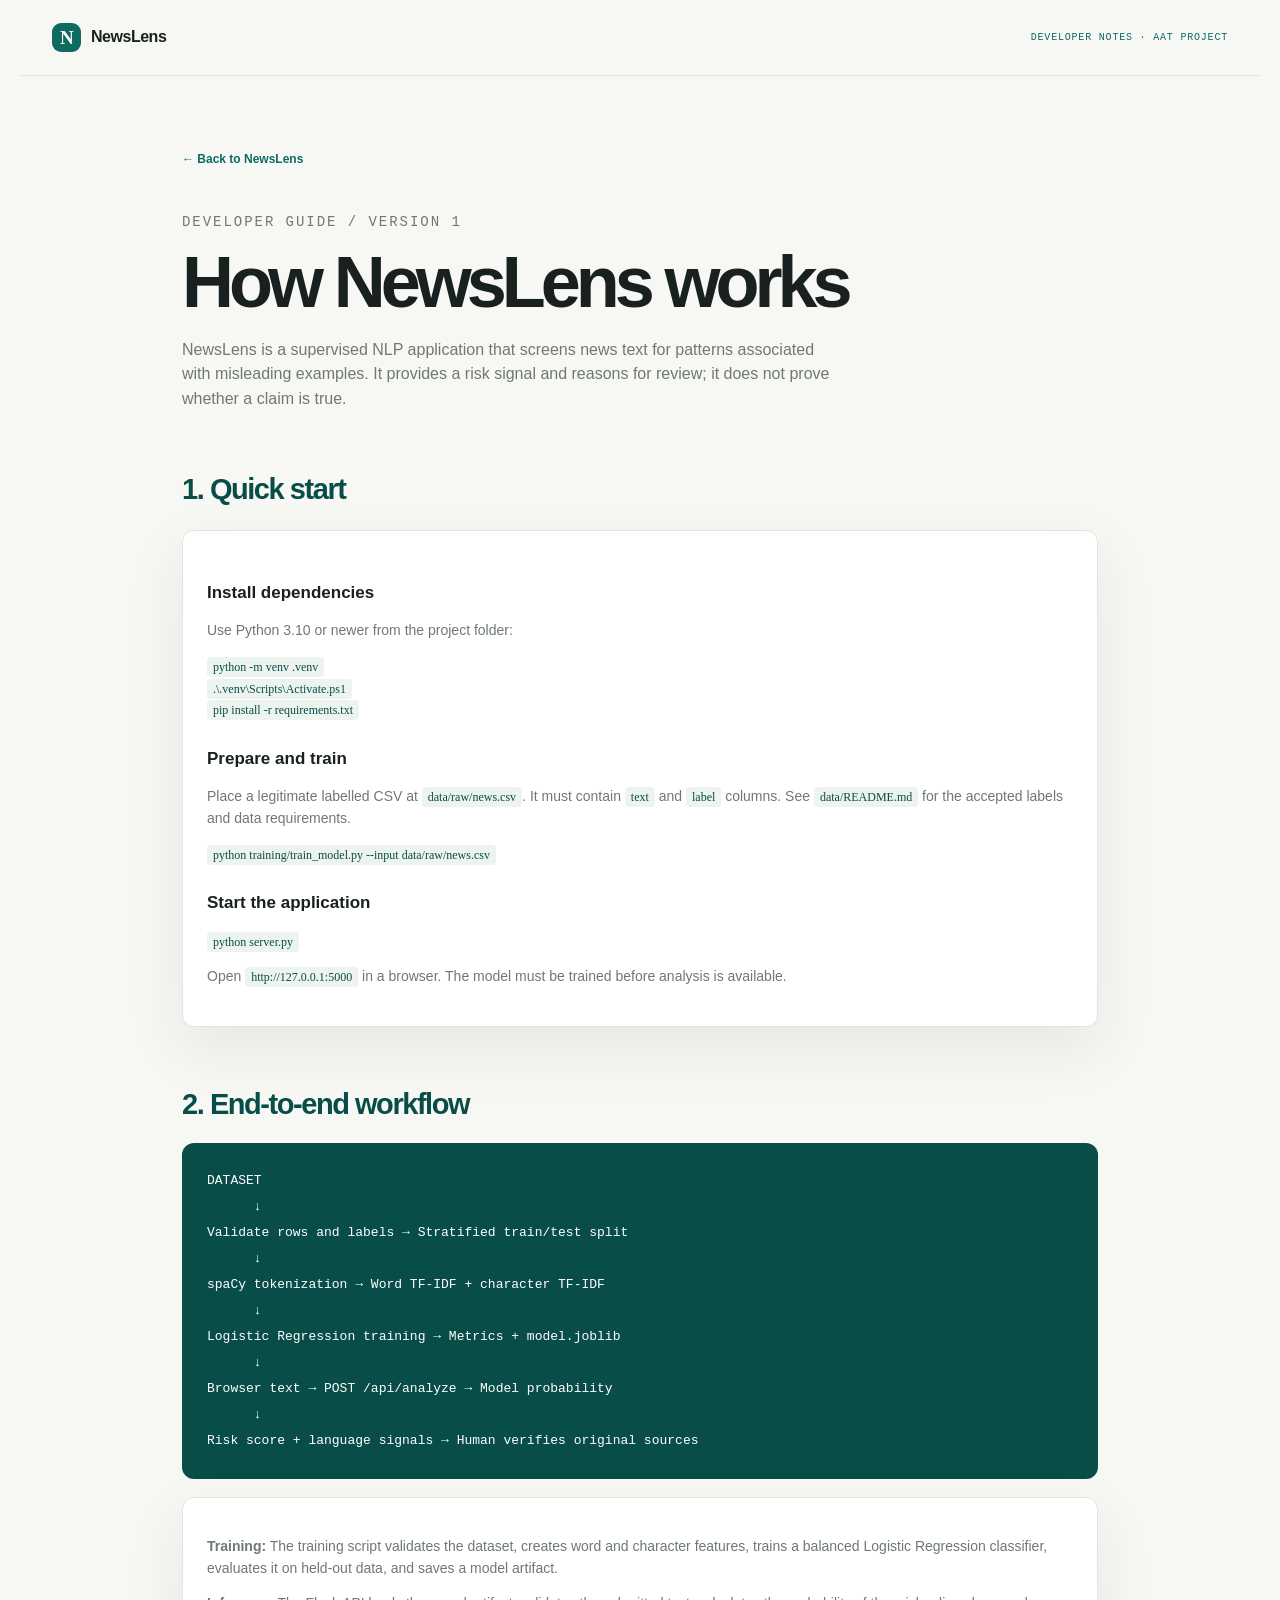
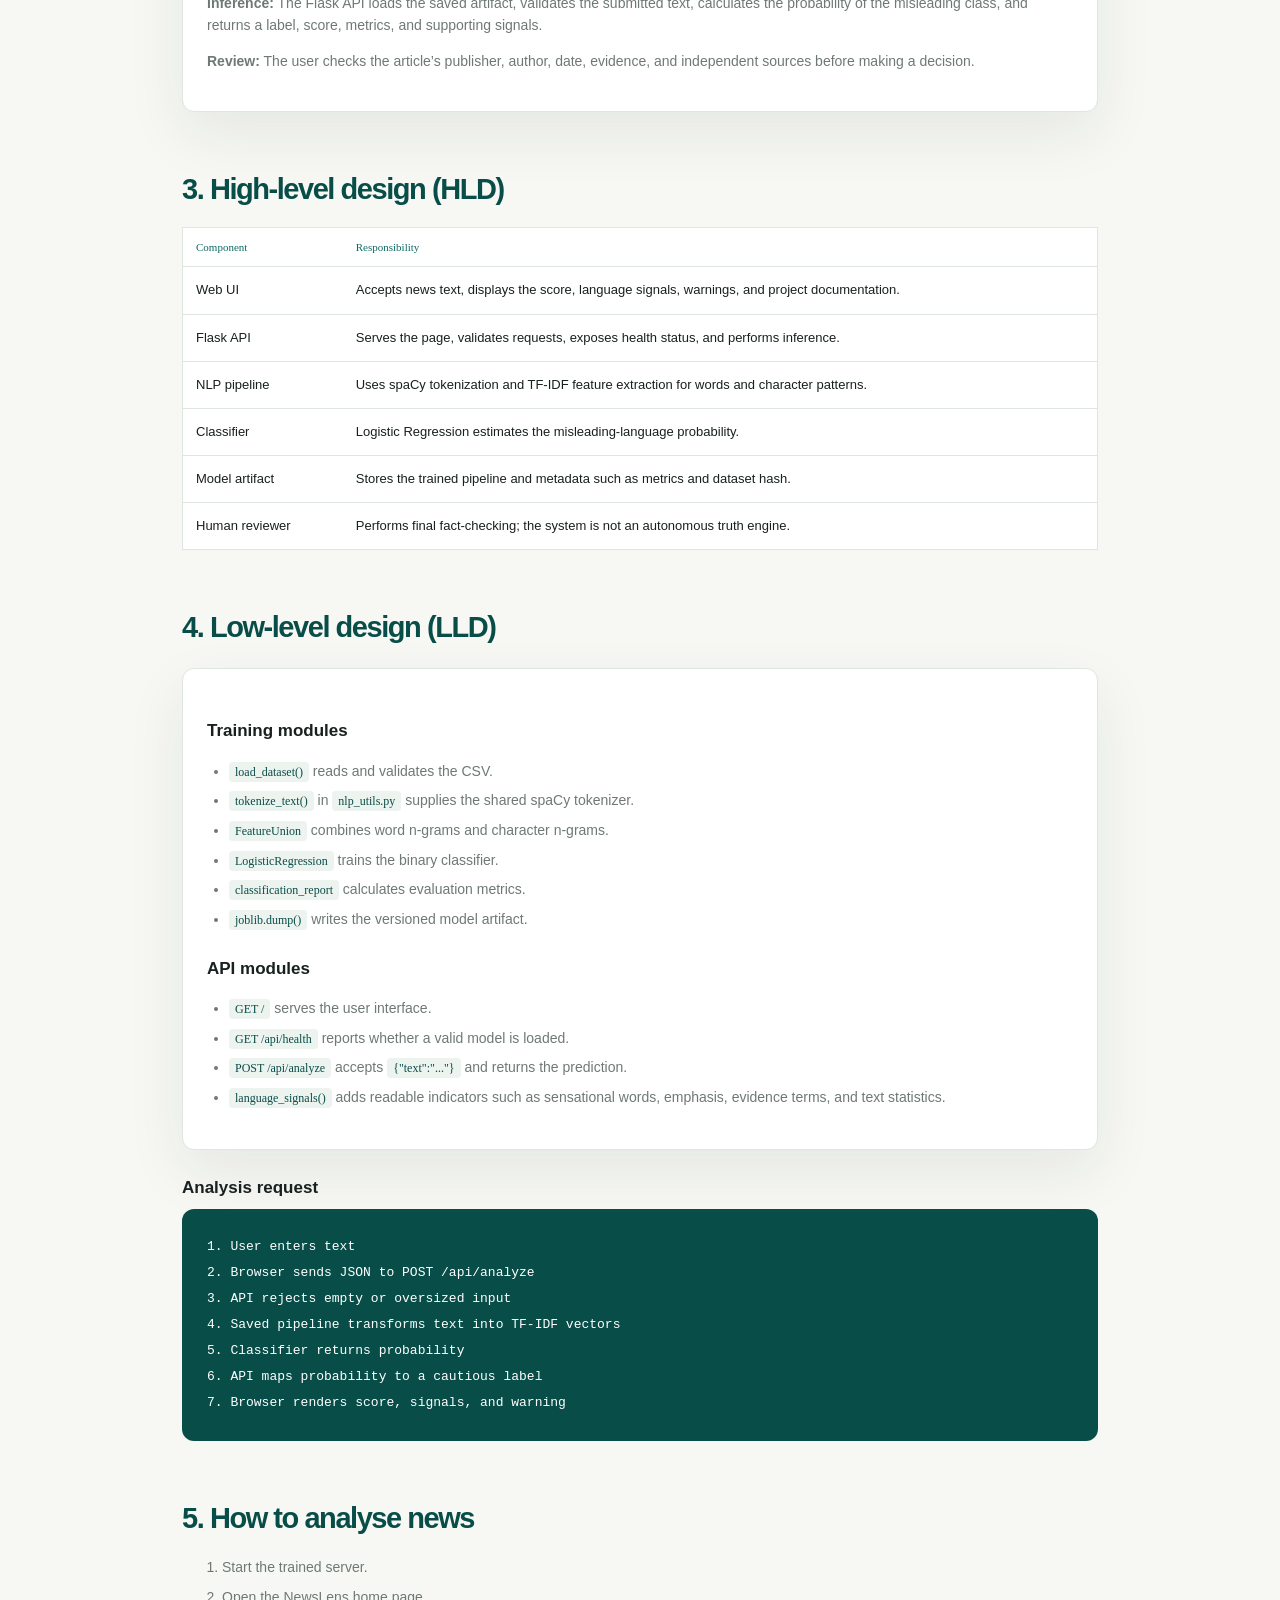
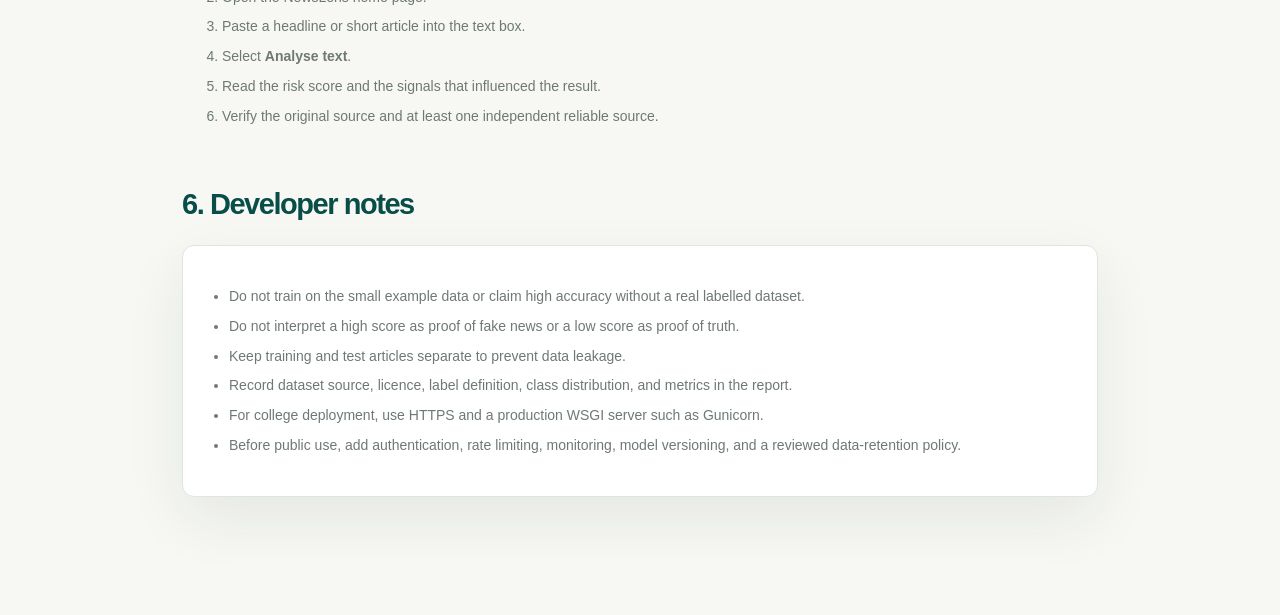
==== developer-guide.html @ c8a0ca8f "init" ====
<!doctype html>
<html lang="en">
<head>
  <meta charset="utf-8">
  <meta name="viewport" content="width=device-width, initial-scale=1">
  <title>NewsLens | Developer Guide</title>
  <link rel="stylesheet" href="styles.css">
  <style>
    .guide{max-width:980px;margin:auto;padding:70px 32px 100px}.guide h1{font-size:clamp(42px,6vw,72px);line-height:1;letter-spacing:-.07em;margin:0 0 20px}.guide h2{font-size:29px;letter-spacing:-.05em;margin:55px 0 16px;color:var(--teal-dark)}.guide h3{font-size:17px;margin:25px 0 8px}.guide p,.guide li{font-size:14px;color:var(--muted)}.guide ul{padding-left:22px}.guide li{margin:8px 0}.guide .intro{max-width:650px;font-size:16px}.guide-card{background:#fff;border:1px solid var(--line);border-radius:12px;padding:24px;margin:18px 0;box-shadow:var(--shadow)}.diagram{background:var(--teal-dark);color:#fff;border-radius:12px;padding:25px;overflow:auto;font:13px/2 'DM Mono',monospace;white-space:pre}.guide table{width:100%;border-collapse:collapse;background:#fff;border:1px solid var(--line);font-size:13px}.guide th,.guide td{text-align:left;padding:13px;border-bottom:1px solid var(--line);vertical-align:top}.guide th{color:var(--teal);font:500 11px 'DM Mono'}.guide code{background:#edf3ef;color:var(--teal-dark);padding:3px 6px;border-radius:4px;font:12px 'DM Mono'}.guide .top-link{display:inline-block;margin-bottom:45px;color:var(--teal);font-size:12px;font-weight:700;text-decoration:none}
  </style>
</head>
<body>
  <header class="site-header">
    <a class="brand" href="index.html"><span class="brand-mark">N</span><span>NewsLens</span></a>
    <span class="course-tag">DEVELOPER NOTES · AAT PROJECT</span>
  </header>
  <main class="guide">
    <a class="top-link" href="index.html">← Back to NewsLens</a>
    <p class="eyebrow">DEVELOPER GUIDE / VERSION 1</p>
    <h1>How NewsLens works</h1>
    <p class="intro">NewsLens is a supervised NLP application that screens news text for patterns associated with misleading examples. It provides a risk signal and reasons for review; it does not prove whether a claim is true.</p>

    <h2>1. Quick start</h2>
    <div class="guide-card">
      <h3>Install dependencies</h3>
      <p>Use Python 3.10 or newer from the project folder:</p>
      <p><code>python -m venv .venv</code><br><code>.\.venv\Scripts\Activate.ps1</code><br><code>pip install -r requirements.txt</code></p>
      <h3>Prepare and train</h3>
      <p>Place a legitimate labelled CSV at <code>data/raw/news.csv</code>. It must contain <code>text</code> and <code>label</code> columns. See <code>data/README.md</code> for the accepted labels and data requirements.</p>
      <p><code>python training/train_model.py --input data/raw/news.csv</code></p>
      <h3>Start the application</h3>
      <p><code>python server.py</code></p>
      <p>Open <code>http://127.0.0.1:5000</code> in a browser. The model must be trained before analysis is available.</p>
    </div>

    <h2>2. End-to-end workflow</h2>
    <div class="diagram">DATASET
      ↓
Validate rows and labels → Stratified train/test split
      ↓
spaCy tokenization → Word TF-IDF + character TF-IDF
      ↓
Logistic Regression training → Metrics + model.joblib
      ↓
Browser text → POST /api/analyze → Model probability
      ↓
Risk score + language signals → Human verifies original sources</div>
    <div class="guide-card"><p><strong>Training:</strong> The training script validates the dataset, creates word and character features, trains a balanced Logistic Regression classifier, evaluates it on held-out data, and saves a model artifact.</p><p><strong>Inference:</strong> The Flask API loads the saved artifact, validates the submitted text, calculates the probability of the misleading class, and returns a label, score, metrics, and supporting signals.</p><p><strong>Review:</strong> The user checks the article’s publisher, author, date, evidence, and independent sources before making a decision.</p></div>

    <h2>3. High-level design (HLD)</h2>
    <table><thead><tr><th>Component</th><th>Responsibility</th></tr></thead><tbody>
      <tr><td>Web UI</td><td>Accepts news text, displays the score, language signals, warnings, and project documentation.</td></tr>
      <tr><td>Flask API</td><td>Serves the page, validates requests, exposes health status, and performs inference.</td></tr>
      <tr><td>NLP pipeline</td><td>Uses spaCy tokenization and TF-IDF feature extraction for words and character patterns.</td></tr>
      <tr><td>Classifier</td><td>Logistic Regression estimates the misleading-language probability.</td></tr>
      <tr><td>Model artifact</td><td>Stores the trained pipeline and metadata such as metrics and dataset hash.</td></tr>
      <tr><td>Human reviewer</td><td>Performs final fact-checking; the system is not an autonomous truth engine.</td></tr>
    </tbody></table>

    <h2>4. Low-level design (LLD)</h2>
    <div class="guide-card">
      <h3>Training modules</h3>
      <ul><li><code>load_dataset()</code> reads and validates the CSV.</li><li><code>tokenize_text()</code> in <code>nlp_utils.py</code> supplies the shared spaCy tokenizer.</li><li><code>FeatureUnion</code> combines word n-grams and character n-grams.</li><li><code>LogisticRegression</code> trains the binary classifier.</li><li><code>classification_report</code> calculates evaluation metrics.</li><li><code>joblib.dump()</code> writes the versioned model artifact.</li></ul>
      <h3>API modules</h3>
      <ul><li><code>GET /</code> serves the user interface.</li><li><code>GET /api/health</code> reports whether a valid model is loaded.</li><li><code>POST /api/analyze</code> accepts <code>{"text":"..."}</code> and returns the prediction.</li><li><code>language_signals()</code> adds readable indicators such as sensational words, emphasis, evidence terms, and text statistics.</li></ul>
    </div>
    <h3>Analysis request</h3>
    <div class="diagram">1. User enters text
2. Browser sends JSON to POST /api/analyze
3. API rejects empty or oversized input
4. Saved pipeline transforms text into TF-IDF vectors
5. Classifier returns probability
6. API maps probability to a cautious label
7. Browser renders score, signals, and warning</div>

    <h2>5. How to analyse news</h2>
    <ol><li>Start the trained server.</li><li>Open the NewsLens home page.</li><li>Paste a headline or short article into the text box.</li><li>Select <strong>Analyse text</strong>.</li><li>Read the risk score and the signals that influenced the result.</li><li>Verify the original source and at least one independent reliable source.</li></ol>

    <h2>6. Developer notes</h2>
    <div class="guide-card"><ul><li>Do not train on the small example data or claim high accuracy without a real labelled dataset.</li><li>Do not interpret a high score as proof of fake news or a low score as proof of truth.</li><li>Keep training and test articles separate to prevent data leakage.</li><li>Record dataset source, licence, label definition, class distribution, and metrics in the report.</li><li>For college deployment, use HTTPS and a production WSGI server such as Gunicorn.</li><li>Before public use, add authentication, rate limiting, monitoring, model versioning, and a reviewed data-retention policy.</li></ul></div>
  </main>
</body>
</html>
---- styles.css ----
:root{--ink:#18211f;--muted:#6e7975;--paper:#f7f8f4;--card:#fff;--line:#dfe5df;--teal:#0d6b62;--teal-dark:#084d48;--orange:#f06d4f;--yellow:#f3c65c;--shadow:0 22px 60px rgba(24,33,31,.08)}
*{box-sizing:border-box}html{scroll-behavior:smooth}body{margin:0;background:var(--paper);color:var(--ink);font-family:Manrope,Arial,sans-serif;line-height:1.55}.page-wrap{max-width:1180px;margin:auto;padding-left:32px;padding-right:32px}.site-header{height:76px;display:flex;align-items:center;justify-content:space-between;max-width:1240px;margin:auto;padding:0 32px;border-bottom:1px solid var(--line)}.brand{display:flex;align-items:center;gap:10px;text-decoration:none;color:var(--ink);font-weight:800;letter-spacing:-.03em}.brand-mark{display:grid;place-items:center;width:29px;height:29px;border-radius:9px;background:var(--teal);color:#fff;font-family:Georgia,serif;font-size:19px}.site-header nav{display:flex;gap:28px}.site-header nav a,.text-link{color:var(--muted);text-decoration:none;font-size:12px;font-weight:700}.site-header nav a:hover,.text-link:hover{color:var(--teal)}.course-tag{font:500 10px 'DM Mono',monospace;color:var(--teal);letter-spacing:.08em}.hero{min-height:505px;display:grid;grid-template-columns:1.1fr .9fr;gap:80px;align-items:center;padding-top:70px;padding-bottom:68px}.eyebrow{margin:0 0 16px;color:var(--teal);font:500 11px 'DM Mono',monospace;letter-spacing:.14em}.hero h1{font-size:clamp(52px,7vw,86px);line-height:.98;letter-spacing:-.075em;margin:0 0 25px;font-weight:800}.hero h1 em{font-family:Georgia,serif;font-weight:400;color:var(--orange);letter-spacing:-.06em}.hero-text{max-width:525px;color:var(--muted);font-size:16px}.hero-actions{display:flex;align-items:center;gap:26px;margin-top:32px}.button{border:0;border-radius:7px;padding:14px 18px;font:700 12px Manrope;cursor:pointer}.button-primary{background:var(--teal);color:white;box-shadow:0 8px 18px rgba(13,107,98,.17)}.button-primary:hover{background:var(--teal-dark);transform:translateY(-1px)}.button span{font-size:16px;margin-left:13px}.hero-card{min-height:310px;border-radius:18px;background:var(--teal-dark);color:#fff;padding:34px;position:relative;overflow:hidden;box-shadow:var(--shadow)}.hero-card:after{content:"";position:absolute;width:240px;height:240px;border-radius:50%;right:-85px;top:-90px;border:1px solid rgba(255,255,255,.13);box-shadow:0 0 0 35px rgba(255,255,255,.025),0 0 0 70px rgba(255,255,255,.025)}.orb{width:92px;height:92px;display:grid;place-items:center;border:1px solid rgba(255,255,255,.4);border-radius:50%;margin-bottom:45px;font:500 16px 'DM Mono';color:#f3c65c}.hero-stat{border-top:1px solid rgba(255,255,255,.2);padding:15px 0 0;margin-top:14px;display:flex;justify-content:space-between;gap:15px}.hero-stat span{font:10px 'DM Mono';color:#a6c5bf}.hero-stat strong{font-size:12px;font-weight:600}.detector-section{padding-top:70px;padding-bottom:110px}.section-heading{display:flex;justify-content:space-between;align-items:end;gap:30px;margin-bottom:32px}.section-heading h2,.ethics-copy h2,.report-section h2{font-size:42px;line-height:1.05;letter-spacing:-.06em;margin:0}.section-note{max-width:300px;color:var(--muted);font-size:13px;margin:0}.detector-grid{display:grid;grid-template-columns:1fr 1fr;gap:18px}.panel{background:var(--card);border:1px solid var(--line);border-radius:14px;box-shadow:var(--shadow)}.input-panel{padding:25px}.input-panel label{display:flex;justify-content:space-between;color:var(--muted);font:500 10px 'DM Mono';letter-spacing:.1em}.input-panel label span{color:#a0aaa5}textarea{width:100%;min-height:250px;resize:vertical;border:0;border-bottom:1px solid var(--line);outline:0;padding:18px 0 14px;color:var(--ink);font:16px/1.65 Manrope;background:transparent}textarea:focus{border-color:var(--teal)}.input-footer{display:flex;align-items:center;justify-content:space-between;padding-top:19px}.privacy-note{font-size:11px;color:var(--muted)}.status-dot{display:inline-block;width:7px;height:7px;background:#61b48d;border-radius:50%;margin-right:6px}.sample-row{display:flex;align-items:center;gap:7px;flex-wrap:wrap;margin-top:23px;font-size:11px;color:var(--muted)}.sample-row button{border:1px solid var(--line);background:#fff;color:var(--teal);border-radius:20px;padding:6px 10px;cursor:pointer;font-size:10px}.sample-row button:hover{background:#eef6f3}.result-panel{padding:25px;display:flex;flex-direction:column}.result-top{display:flex;justify-content:space-between}.confidence-badge{color:var(--teal);background:#e9f5f1;border-radius:4px;padding:5px 8px;font:500 9px 'DM Mono'}.result-main{display:flex;align-items:center;gap:25px;padding:37px 0 28px}.score-ring{--score:0deg;width:124px;height:124px;flex:none;border-radius:50%;display:grid;place-content:center;text-align:center;background:conic-gradient(var(--orange) var(--score),#e8eee9 0);position:relative}.score-ring:after{content:"";position:absolute;inset:9px;background:#fff;border-radius:50%;z-index:0}.score-ring strong,.score-ring span{z-index:1;position:relative}.score-ring strong{font-size:34px;letter-spacing:-.06em;line-height:1}.score-ring span{font:9px 'DM Mono';color:var(--muted);margin-top:5px}.score-ring[data-level=low]{background:conic-gradient(#60ae87 var(--score),#e8eee9 0)}.score-ring[data-level=medium]{background:conic-gradient(var(--yellow) var(--score),#e8eee9 0)}.result-label{font-size:20px;font-weight:800;letter-spacing:-.04em;margin:0 0 7px}.result-description{font-size:12px;color:var(--muted);margin:0}.signal-list{border-top:1px solid var(--line)}.signal{display:flex;align-items:center;gap:12px;padding:13px 0;border-bottom:1px solid var(--line)}.signal-icon{width:22px;height:22px;border-radius:50%;display:grid;place-items:center;font-weight:800;font-size:12px}.signal-risk .signal-icon{background:#fff0eb;color:var(--orange)}.signal-good .signal-icon{background:#e8f5ef;color:#4c9a78}.signal-neutral .signal-icon{background:#eff2f0;color:#7b8581}.signal strong,.signal small{display:block}.signal strong{font-size:12px}.signal small{color:var(--muted);font-size:11px}.empty-signal{font-size:12px;color:var(--muted);padding:20px 0}.result-disclaimer{font-size:10px;color:#89938f;margin-top:auto;padding-top:22px}.process-section{padding-top:90px;padding-bottom:110px}.pipeline{display:grid;grid-template-columns:repeat(4,1fr);border-top:1px solid var(--line);border-bottom:1px solid var(--line)}.pipeline-step{padding:25px 20px 28px 0;margin-right:20px;border-right:1px solid var(--line);position:relative}.pipeline-step:last-child{border:0}.step-number{color:var(--orange);font:500 11px 'DM Mono'}.step-icon{font:28px Georgia,serif;color:var(--teal);margin:28px 0 10px}.pipeline h3{margin:0 0 8px;font-size:15px}.pipeline p{color:var(--muted);font-size:12px;min-height:58px;margin:0 0 18px}.pipeline code{color:var(--teal);font:10px 'DM Mono'}.architecture{margin-top:30px;padding:25px;display:flex;align-items:center;gap:40px}.architecture-title{min-width:230px}.architecture-title .eyebrow{margin-bottom:7px}.architecture-title h3{margin:0;font-size:17px}.architecture-flow{display:flex;justify-content:space-between;align-items:center;width:100%;gap:15px;font-size:11px;font-weight:700}.architecture-flow span{background:#eff5f1;padding:11px 13px;border-radius:6px;text-align:center}.architecture-flow b{color:var(--orange)}.vocab-section{padding-bottom:110px}.vocab-grid{display:grid;grid-template-columns:repeat(4,1fr);gap:12px}.vocab-card{padding:21px;background:#edf3ef;border-radius:9px;min-height:128px}.vocab-card span{color:var(--teal);font:500 13px 'DM Mono'}.vocab-card p{font-size:11px;color:var(--muted);margin:13px 0 0}.ethics-section{background:var(--teal-dark);color:white;max-width:none;padding:90px max(32px,calc((100vw - 1116px)/2));display:grid;grid-template-columns:1fr 1fr;gap:100px}.ethics-copy .eyebrow{color:#9fd2c9}.ethics-copy h2{max-width:470px}.ethics-copy>p:last-child{color:#b7cfca;max-width:490px;font-size:13px;margin-top:25px}.ethics-list{border-top:1px solid rgba(255,255,255,.25)}.ethics-list div{display:flex;gap:18px;padding:21px 0;border-bottom:1px solid rgba(255,255,255,.25)}.ethics-list span{color:#f3c65c;font:11px 'DM Mono'}.ethics-list p{margin:0;color:#b7cfca;font-size:12px}.ethics-list strong{color:#fff}.report-section{padding-top:95px;padding-bottom:95px;display:grid;grid-template-columns:.85fr 1.15fr;gap:90px;align-items:center}.report-section h2{font-size:37px}.report-section p:last-child{font-size:13px;color:var(--muted);max-width:410px}.rubric-grid{display:grid;grid-template-columns:repeat(3,1fr);gap:10px}.rubric-grid div{background:#fff;border:1px solid var(--line);border-radius:8px;padding:18px}.rubric-grid strong{display:block;font:500 25px 'DM Mono';color:var(--orange)}.rubric-grid span{font-size:10px;color:var(--muted)}.site-footer{border-top:1px solid var(--line);padding-top:20px;padding-bottom:30px;display:flex;justify-content:space-between;color:#929c98;font:10px 'DM Mono'}
@media(max-width:800px){.site-header nav{display:none}.course-tag{font-size:8px}.hero,.detector-grid,.ethics-section,.report-section{grid-template-columns:1fr;gap:35px}.hero{padding-top:50px}.section-heading{display:block}.section-note{margin-top:15px}.pipeline{grid-template-columns:1fr 1fr}.pipeline-step:nth-child(2){border-right:0}.architecture{display:block}.architecture-flow{margin-top:20px;flex-wrap:wrap}.vocab-grid{grid-template-columns:1fr 1fr}.report-section{gap:30px}.site-footer{display:block}.site-footer span{display:block;margin-bottom:8px}}
@media(max-width:480px){.page-wrap{padding-left:20px;padding-right:20px}.site-header{padding:0 20px}.hero h1{font-size:58px}.hero-actions{align-items:flex-start;flex-direction:column;gap:18px}.input-footer{align-items:flex-start;flex-direction:column;gap:15px}.pipeline,.vocab-grid{grid-template-columns:1fr}.pipeline-step{border-right:0;border-bottom:1px solid var(--line);margin:0;padding-right:0}.architecture-flow{display:block}.architecture-flow span,.architecture-flow b{display:block;margin:6px 0;text-align:center}.architecture-flow b{transform:rotate(90deg)}}
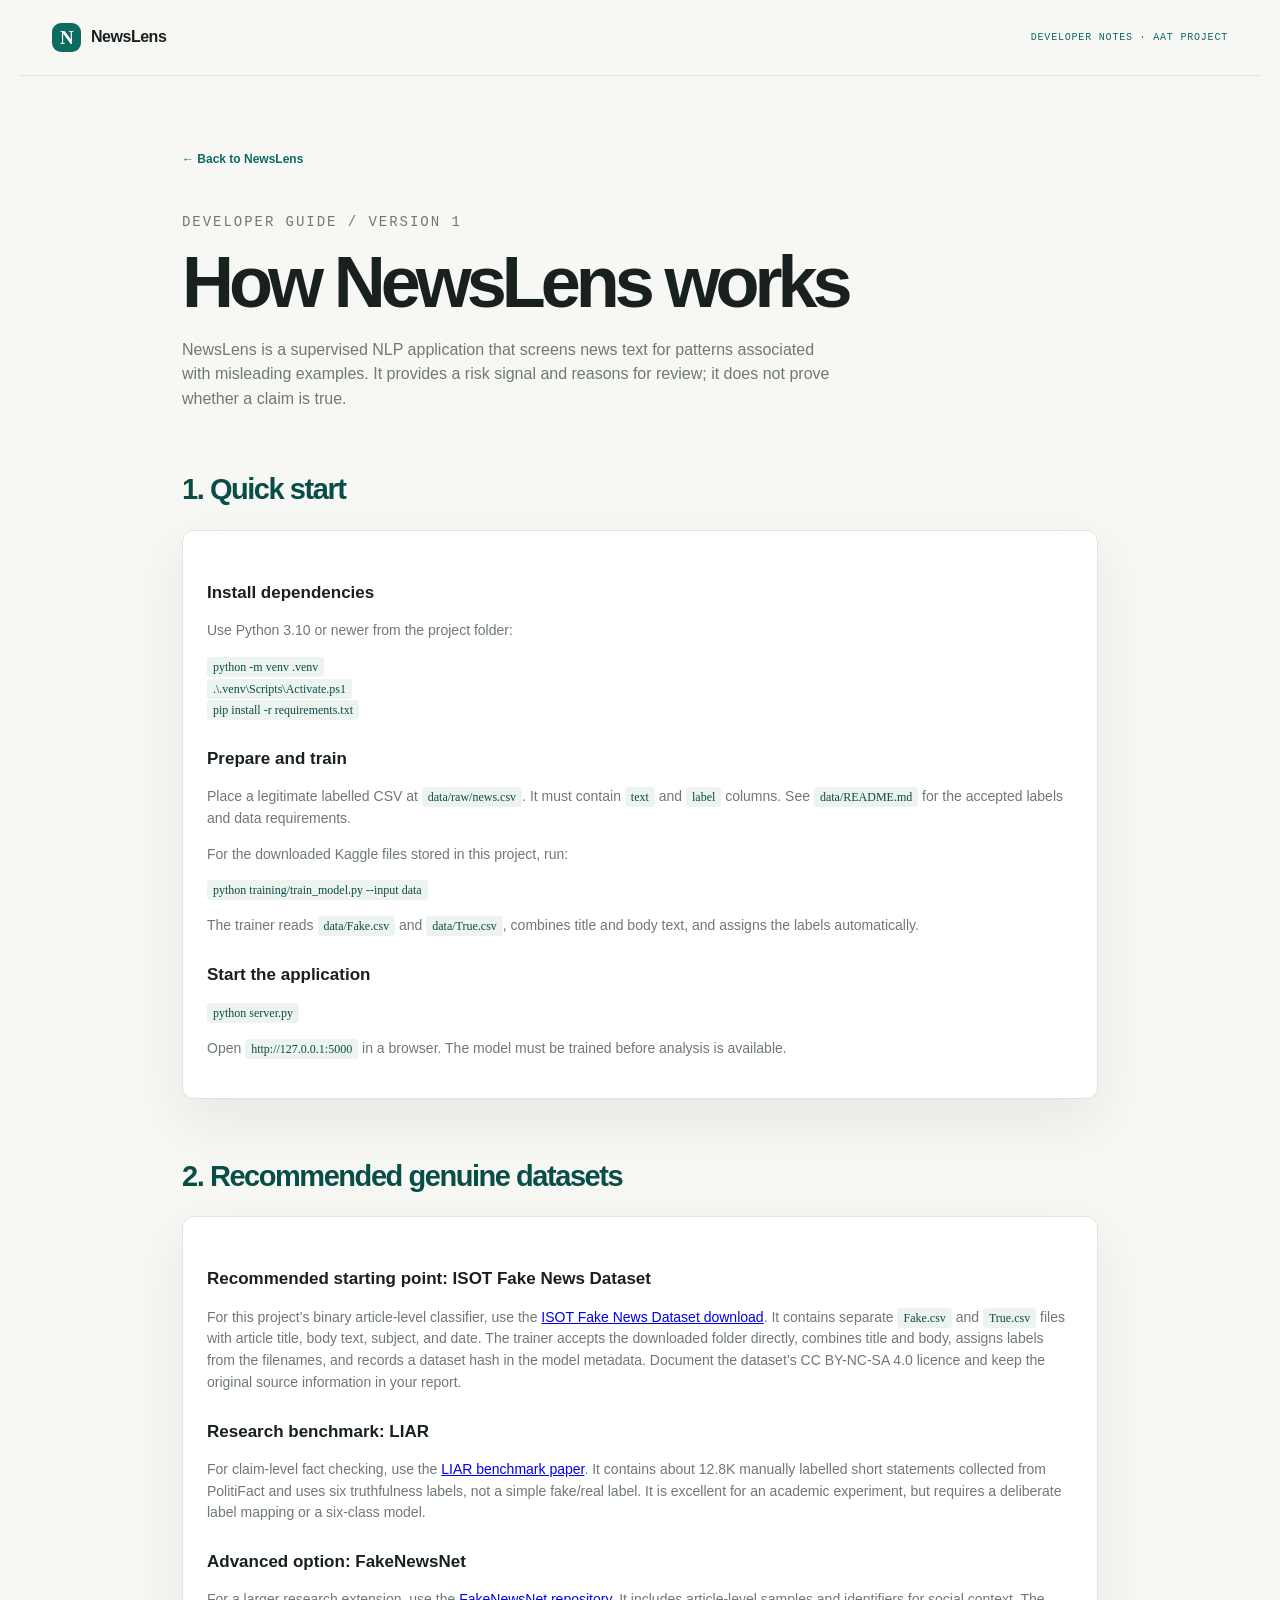
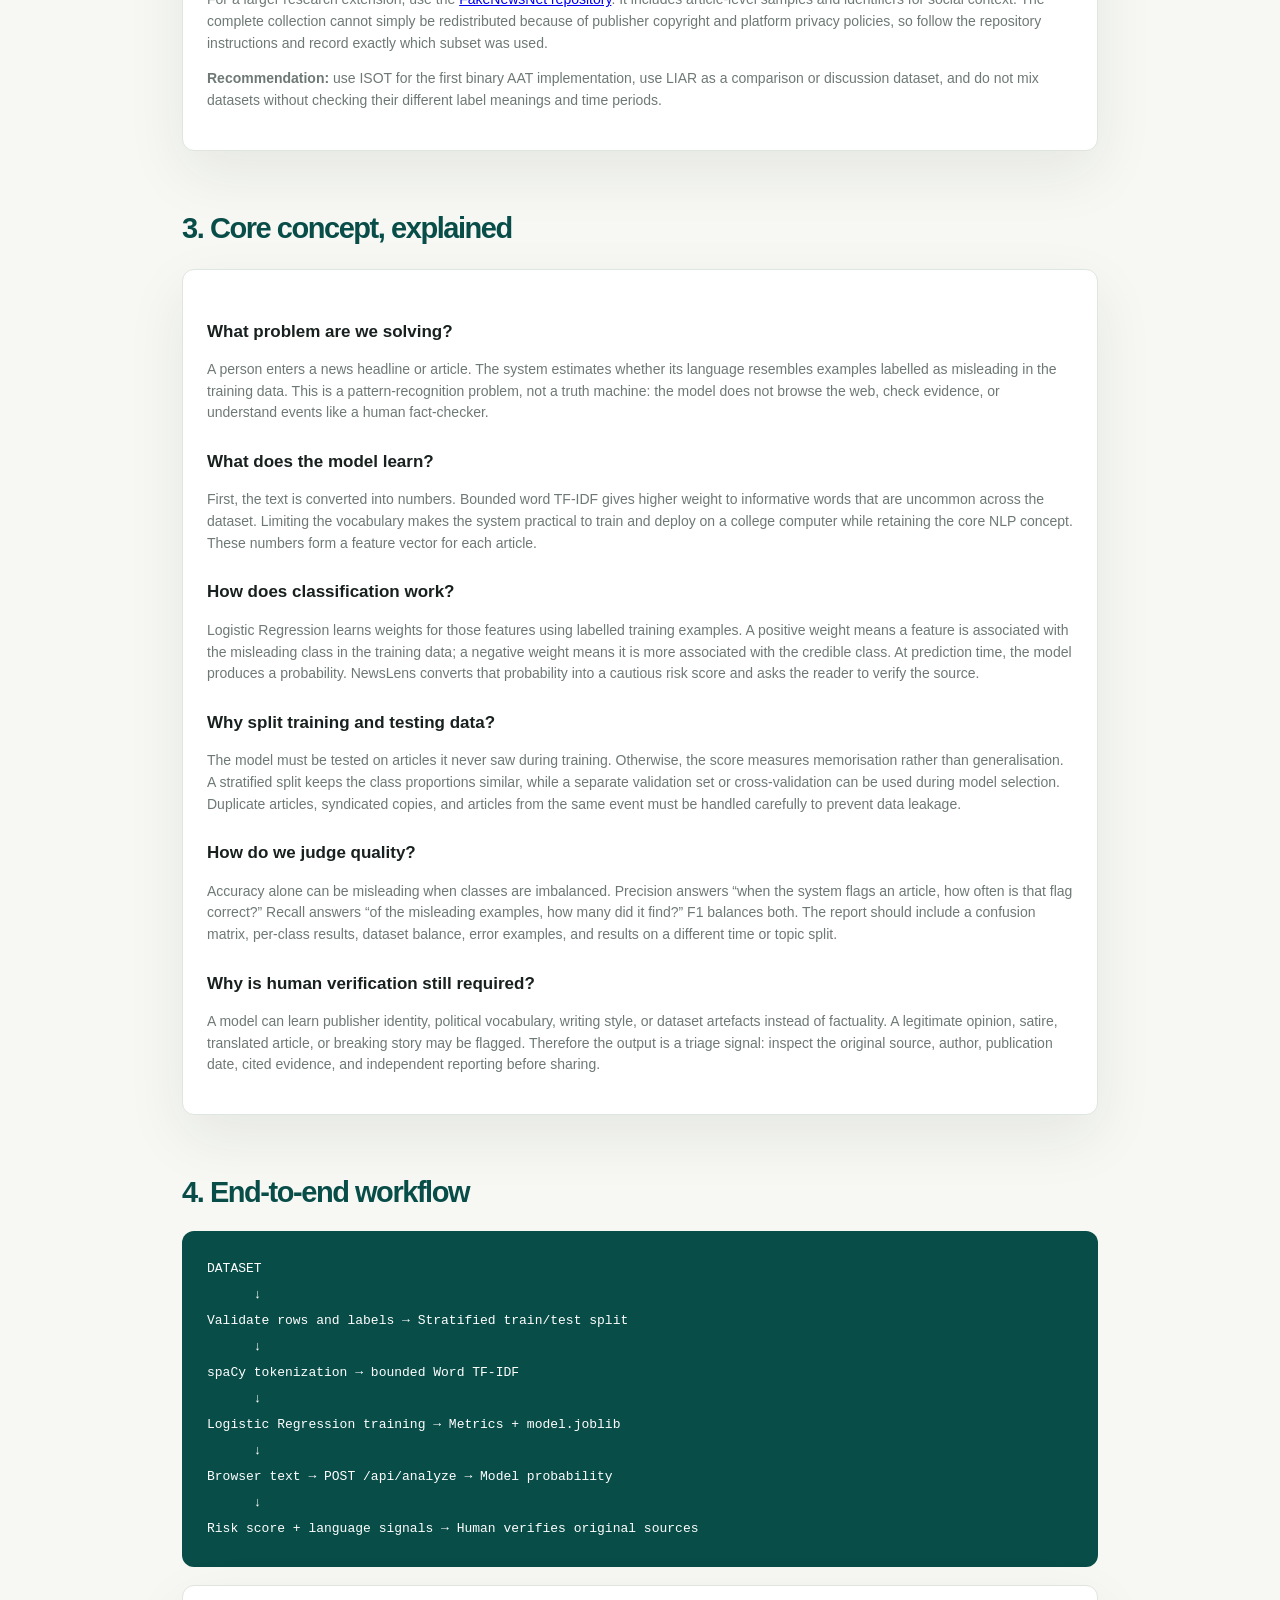
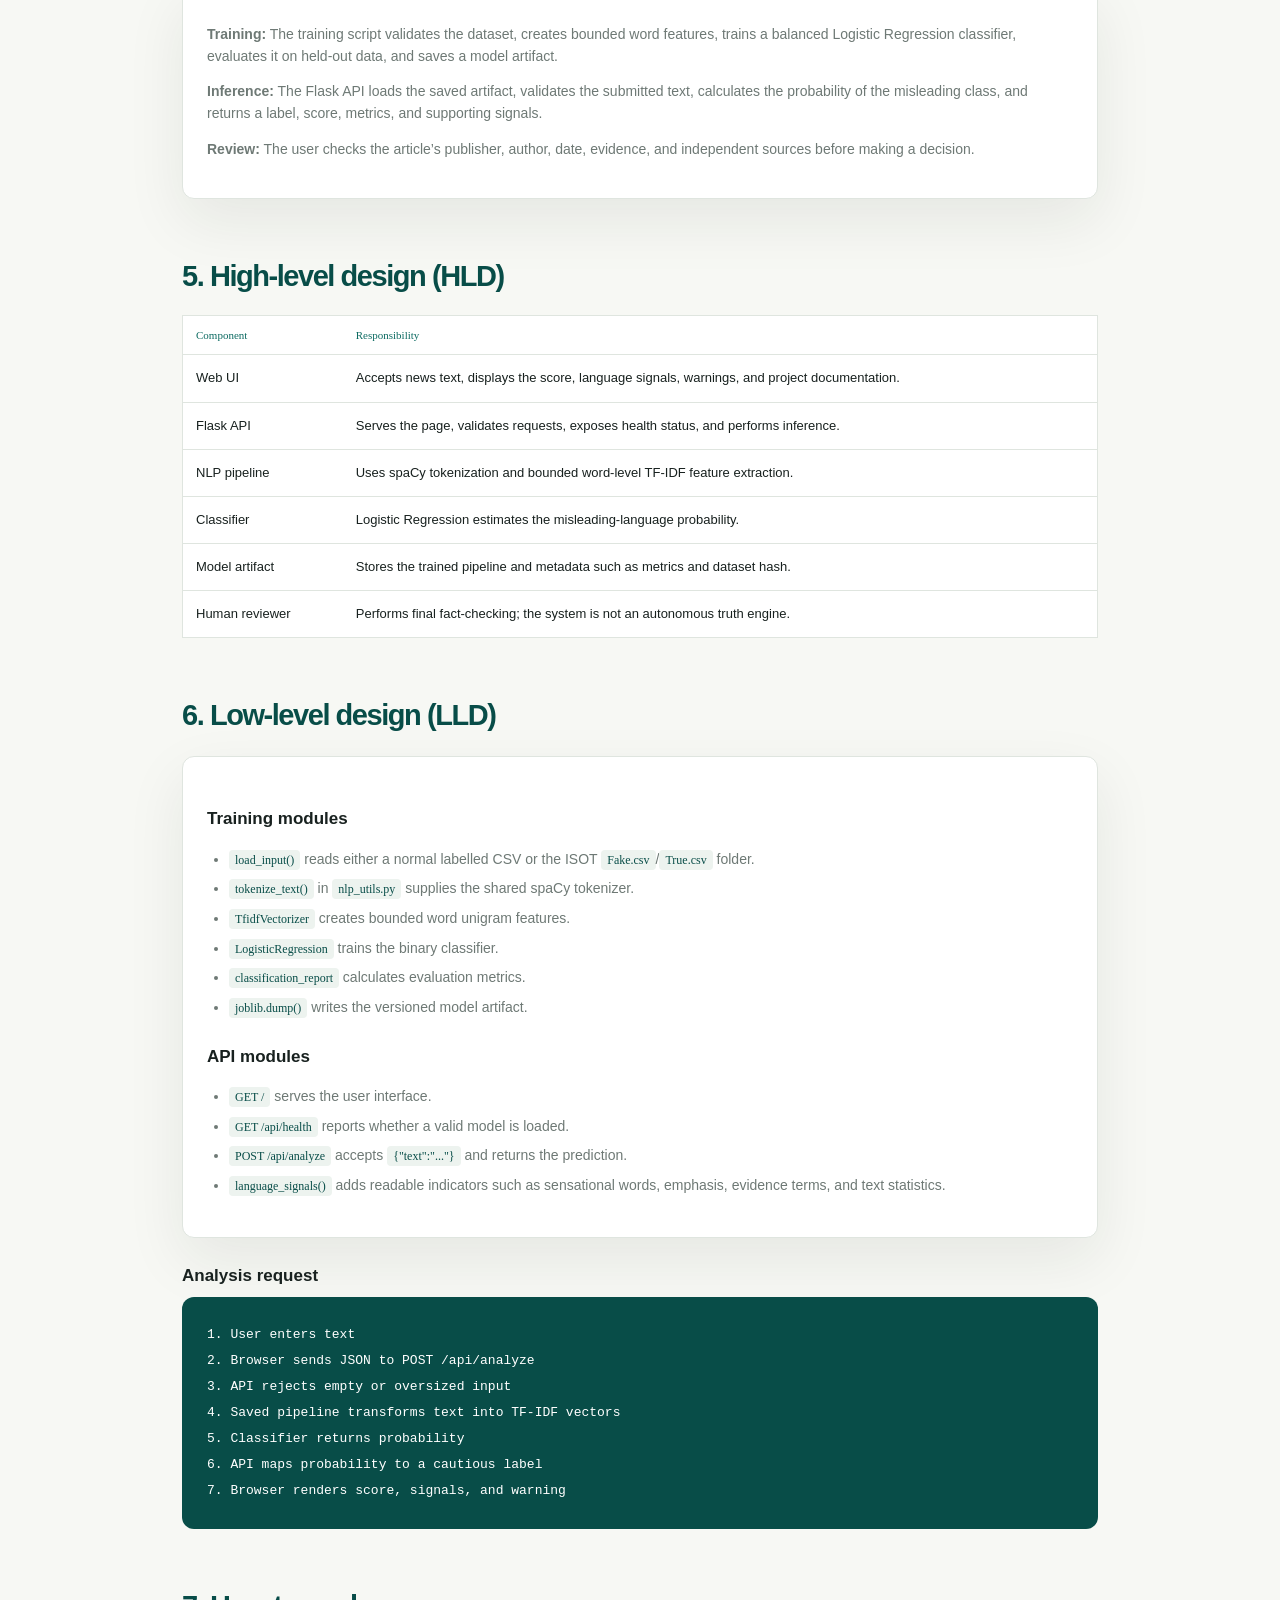
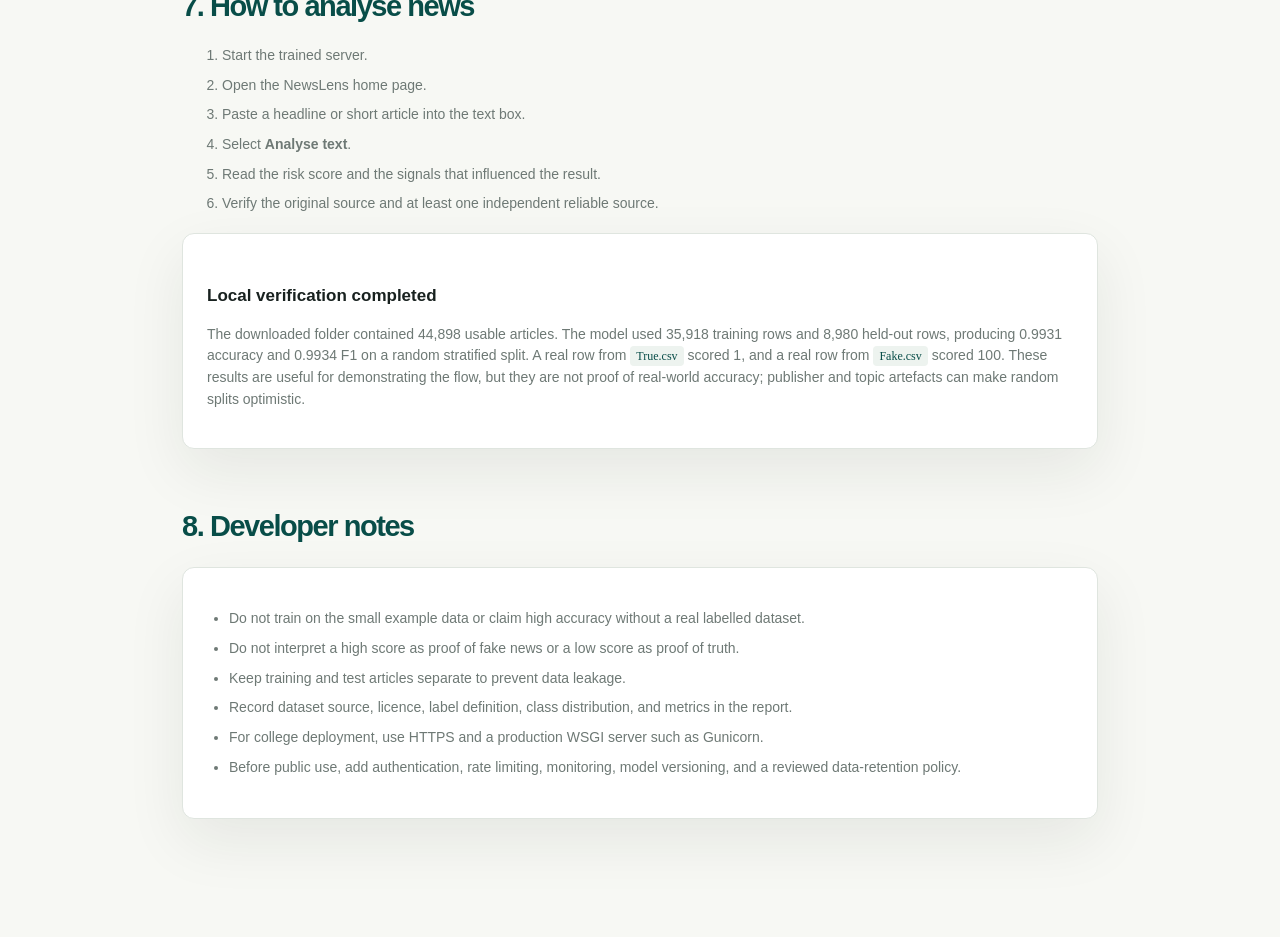
==== commit fa906ba0: "Add trained fake news dataset pipeline" ====
--- a/developer-guide.html
+++ b/developer-guide.html
@@ -27,40 +27,69 @@
       <p><code>python -m venv .venv</code><br><code>.\.venv\Scripts\Activate.ps1</code><br><code>pip install -r requirements.txt</code></p>
       <h3>Prepare and train</h3>
       <p>Place a legitimate labelled CSV at <code>data/raw/news.csv</code>. It must contain <code>text</code> and <code>label</code> columns. See <code>data/README.md</code> for the accepted labels and data requirements.</p>
-      <p><code>python training/train_model.py --input data/raw/news.csv</code></p>
+      <p>For the downloaded Kaggle files stored in this project, run:</p>
+      <p><code>python training/train_model.py --input data</code></p>
+      <p>The trainer reads <code>data/Fake.csv</code> and <code>data/True.csv</code>, combines title and body text, and assigns the labels automatically.</p>
       <h3>Start the application</h3>
       <p><code>python server.py</code></p>
       <p>Open <code>http://127.0.0.1:5000</code> in a browser. The model must be trained before analysis is available.</p>
     </div>
 
-    <h2>2. End-to-end workflow</h2>
+    <h2>2. Recommended genuine datasets</h2>
+    <div class="guide-card">
+      <h3>Recommended starting point: ISOT Fake News Dataset</h3>
+      <p>For this project’s binary article-level classifier, use the <a href="https://www.kaggle.com/datasets/clmentbisaillon/fake-and-real-news-dataset?resource=download" target="_blank" rel="noopener">ISOT Fake News Dataset download</a>. It contains separate <code>Fake.csv</code> and <code>True.csv</code> files with article title, body text, subject, and date. The trainer accepts the downloaded folder directly, combines title and body, assigns labels from the filenames, and records a dataset hash in the model metadata. Document the dataset’s CC BY-NC-SA 4.0 licence and keep the original source information in your report.</p>
+      <h3>Research benchmark: LIAR</h3>
+      <p>For claim-level fact checking, use the <a href="https://aclanthology.org/P17-2067/" target="_blank" rel="noopener">LIAR benchmark paper</a>. It contains about 12.8K manually labelled short statements collected from PolitiFact and uses six truthfulness labels, not a simple fake/real label. It is excellent for an academic experiment, but requires a deliberate label mapping or a six-class model.</p>
+      <h3>Advanced option: FakeNewsNet</h3>
+      <p>For a larger research extension, use the <a href="https://github.com/KaiDMML/FakeNewsNet" target="_blank" rel="noopener">FakeNewsNet repository</a>. It includes article-level samples and identifiers for social context. The complete collection cannot simply be redistributed because of publisher copyright and platform privacy policies, so follow the repository instructions and record exactly which subset was used.</p>
+      <p><strong>Recommendation:</strong> use ISOT for the first binary AAT implementation, use LIAR as a comparison or discussion dataset, and do not mix datasets without checking their different label meanings and time periods.</p>
+    </div>
+
+    <h2>3. Core concept, explained</h2>
+    <div class="guide-card">
+      <h3>What problem are we solving?</h3>
+      <p>A person enters a news headline or article. The system estimates whether its language resembles examples labelled as misleading in the training data. This is a pattern-recognition problem, not a truth machine: the model does not browse the web, check evidence, or understand events like a human fact-checker.</p>
+      <h3>What does the model learn?</h3>
+      <p>First, the text is converted into numbers. Bounded word TF-IDF gives higher weight to informative words that are uncommon across the dataset. Limiting the vocabulary makes the system practical to train and deploy on a college computer while retaining the core NLP concept. These numbers form a feature vector for each article.</p>
+      <h3>How does classification work?</h3>
+      <p>Logistic Regression learns weights for those features using labelled training examples. A positive weight means a feature is associated with the misleading class in the training data; a negative weight means it is more associated with the credible class. At prediction time, the model produces a probability. NewsLens converts that probability into a cautious risk score and asks the reader to verify the source.</p>
+      <h3>Why split training and testing data?</h3>
+      <p>The model must be tested on articles it never saw during training. Otherwise, the score measures memorisation rather than generalisation. A stratified split keeps the class proportions similar, while a separate validation set or cross-validation can be used during model selection. Duplicate articles, syndicated copies, and articles from the same event must be handled carefully to prevent data leakage.</p>
+      <h3>How do we judge quality?</h3>
+      <p>Accuracy alone can be misleading when classes are imbalanced. Precision answers “when the system flags an article, how often is that flag correct?” Recall answers “of the misleading examples, how many did it find?” F1 balances both. The report should include a confusion matrix, per-class results, dataset balance, error examples, and results on a different time or topic split.</p>
+      <h3>Why is human verification still required?</h3>
+      <p>A model can learn publisher identity, political vocabulary, writing style, or dataset artefacts instead of factuality. A legitimate opinion, satire, translated article, or breaking story may be flagged. Therefore the output is a triage signal: inspect the original source, author, publication date, cited evidence, and independent reporting before sharing.</p>
+    </div>
+
+    <h2>4. End-to-end workflow</h2>
     <div class="diagram">DATASET
       ↓
 Validate rows and labels → Stratified train/test split
       ↓
-spaCy tokenization → Word TF-IDF + character TF-IDF
+spaCy tokenization → bounded Word TF-IDF
       ↓
 Logistic Regression training → Metrics + model.joblib
       ↓
 Browser text → POST /api/analyze → Model probability
       ↓
 Risk score + language signals → Human verifies original sources</div>
-    <div class="guide-card"><p><strong>Training:</strong> The training script validates the dataset, creates word and character features, trains a balanced Logistic Regression classifier, evaluates it on held-out data, and saves a model artifact.</p><p><strong>Inference:</strong> The Flask API loads the saved artifact, validates the submitted text, calculates the probability of the misleading class, and returns a label, score, metrics, and supporting signals.</p><p><strong>Review:</strong> The user checks the article’s publisher, author, date, evidence, and independent sources before making a decision.</p></div>
+    <div class="guide-card"><p><strong>Training:</strong> The training script validates the dataset, creates bounded word features, trains a balanced Logistic Regression classifier, evaluates it on held-out data, and saves a model artifact.</p><p><strong>Inference:</strong> The Flask API loads the saved artifact, validates the submitted text, calculates the probability of the misleading class, and returns a label, score, metrics, and supporting signals.</p><p><strong>Review:</strong> The user checks the article’s publisher, author, date, evidence, and independent sources before making a decision.</p></div>
 
-    <h2>3. High-level design (HLD)</h2>
+    <h2>5. High-level design (HLD)</h2>
     <table><thead><tr><th>Component</th><th>Responsibility</th></tr></thead><tbody>
       <tr><td>Web UI</td><td>Accepts news text, displays the score, language signals, warnings, and project documentation.</td></tr>
       <tr><td>Flask API</td><td>Serves the page, validates requests, exposes health status, and performs inference.</td></tr>
-      <tr><td>NLP pipeline</td><td>Uses spaCy tokenization and TF-IDF feature extraction for words and character patterns.</td></tr>
+      <tr><td>NLP pipeline</td><td>Uses spaCy tokenization and bounded word-level TF-IDF feature extraction.</td></tr>
       <tr><td>Classifier</td><td>Logistic Regression estimates the misleading-language probability.</td></tr>
       <tr><td>Model artifact</td><td>Stores the trained pipeline and metadata such as metrics and dataset hash.</td></tr>
       <tr><td>Human reviewer</td><td>Performs final fact-checking; the system is not an autonomous truth engine.</td></tr>
     </tbody></table>
 
-    <h2>4. Low-level design (LLD)</h2>
+    <h2>6. Low-level design (LLD)</h2>
     <div class="guide-card">
       <h3>Training modules</h3>
-      <ul><li><code>load_dataset()</code> reads and validates the CSV.</li><li><code>tokenize_text()</code> in <code>nlp_utils.py</code> supplies the shared spaCy tokenizer.</li><li><code>FeatureUnion</code> combines word n-grams and character n-grams.</li><li><code>LogisticRegression</code> trains the binary classifier.</li><li><code>classification_report</code> calculates evaluation metrics.</li><li><code>joblib.dump()</code> writes the versioned model artifact.</li></ul>
+      <ul><li><code>load_input()</code> reads either a normal labelled CSV or the ISOT <code>Fake.csv</code>/<code>True.csv</code> folder.</li><li><code>tokenize_text()</code> in <code>nlp_utils.py</code> supplies the shared spaCy tokenizer.</li><li><code>TfidfVectorizer</code> creates bounded word unigram features.</li><li><code>LogisticRegression</code> trains the binary classifier.</li><li><code>classification_report</code> calculates evaluation metrics.</li><li><code>joblib.dump()</code> writes the versioned model artifact.</li></ul>
       <h3>API modules</h3>
       <ul><li><code>GET /</code> serves the user interface.</li><li><code>GET /api/health</code> reports whether a valid model is loaded.</li><li><code>POST /api/analyze</code> accepts <code>{"text":"..."}</code> and returns the prediction.</li><li><code>language_signals()</code> adds readable indicators such as sensational words, emphasis, evidence terms, and text statistics.</li></ul>
     </div>
@@ -73,10 +102,12 @@
 6. API maps probability to a cautious label
 7. Browser renders score, signals, and warning</div>
 
-    <h2>5. How to analyse news</h2>
+    <h2>7. How to analyse news</h2>
     <ol><li>Start the trained server.</li><li>Open the NewsLens home page.</li><li>Paste a headline or short article into the text box.</li><li>Select <strong>Analyse text</strong>.</li><li>Read the risk score and the signals that influenced the result.</li><li>Verify the original source and at least one independent reliable source.</li></ol>
 
-    <h2>6. Developer notes</h2>
+    <div class="guide-card"><h3>Local verification completed</h3><p>The downloaded folder contained 44,898 usable articles. The model used 35,918 training rows and 8,980 held-out rows, producing 0.9931 accuracy and 0.9934 F1 on a random stratified split. A real row from <code>True.csv</code> scored 1, and a real row from <code>Fake.csv</code> scored 100. These results are useful for demonstrating the flow, but they are not proof of real-world accuracy; publisher and topic artefacts can make random splits optimistic.</p></div>
+
+    <h2>8. Developer notes</h2>
     <div class="guide-card"><ul><li>Do not train on the small example data or claim high accuracy without a real labelled dataset.</li><li>Do not interpret a high score as proof of fake news or a low score as proof of truth.</li><li>Keep training and test articles separate to prevent data leakage.</li><li>Record dataset source, licence, label definition, class distribution, and metrics in the report.</li><li>For college deployment, use HTTPS and a production WSGI server such as Gunicorn.</li><li>Before public use, add authentication, rate limiting, monitoring, model versioning, and a reviewed data-retention policy.</li></ul></div>
   </main>
 </body>
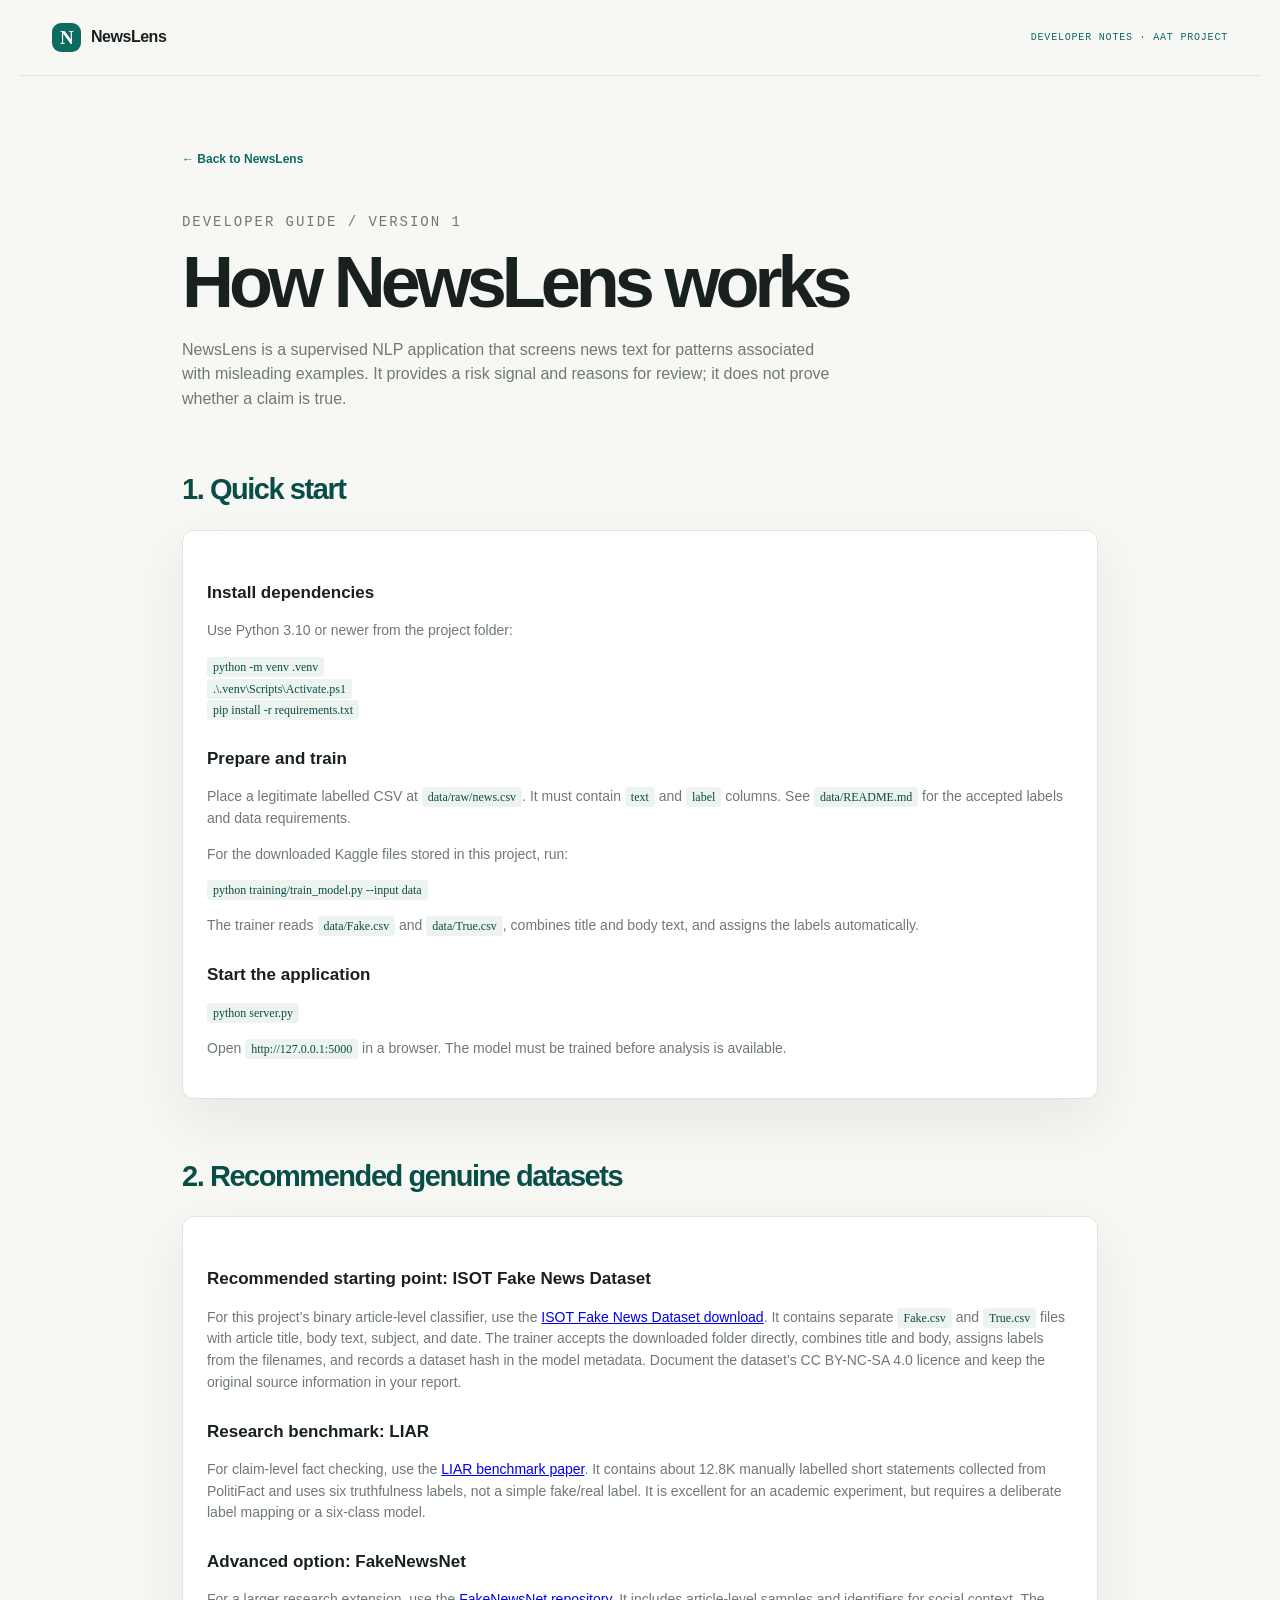
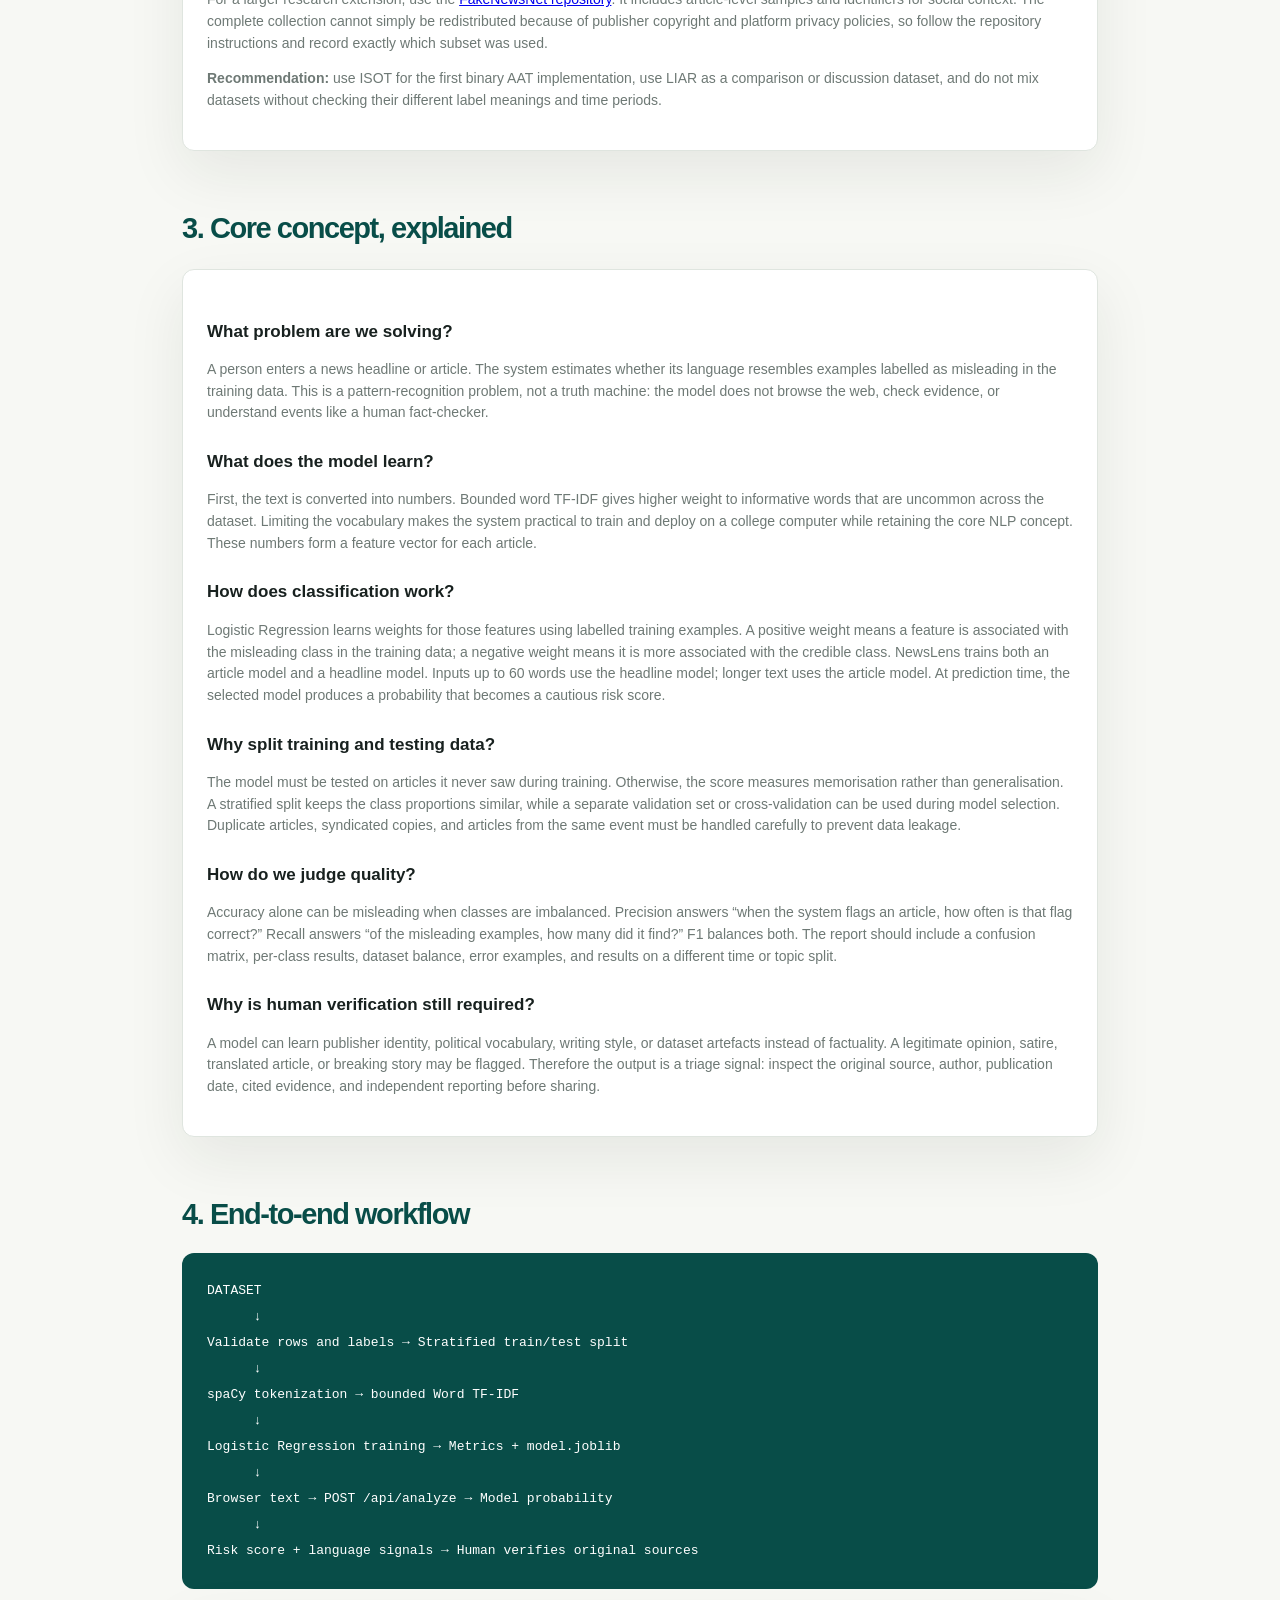
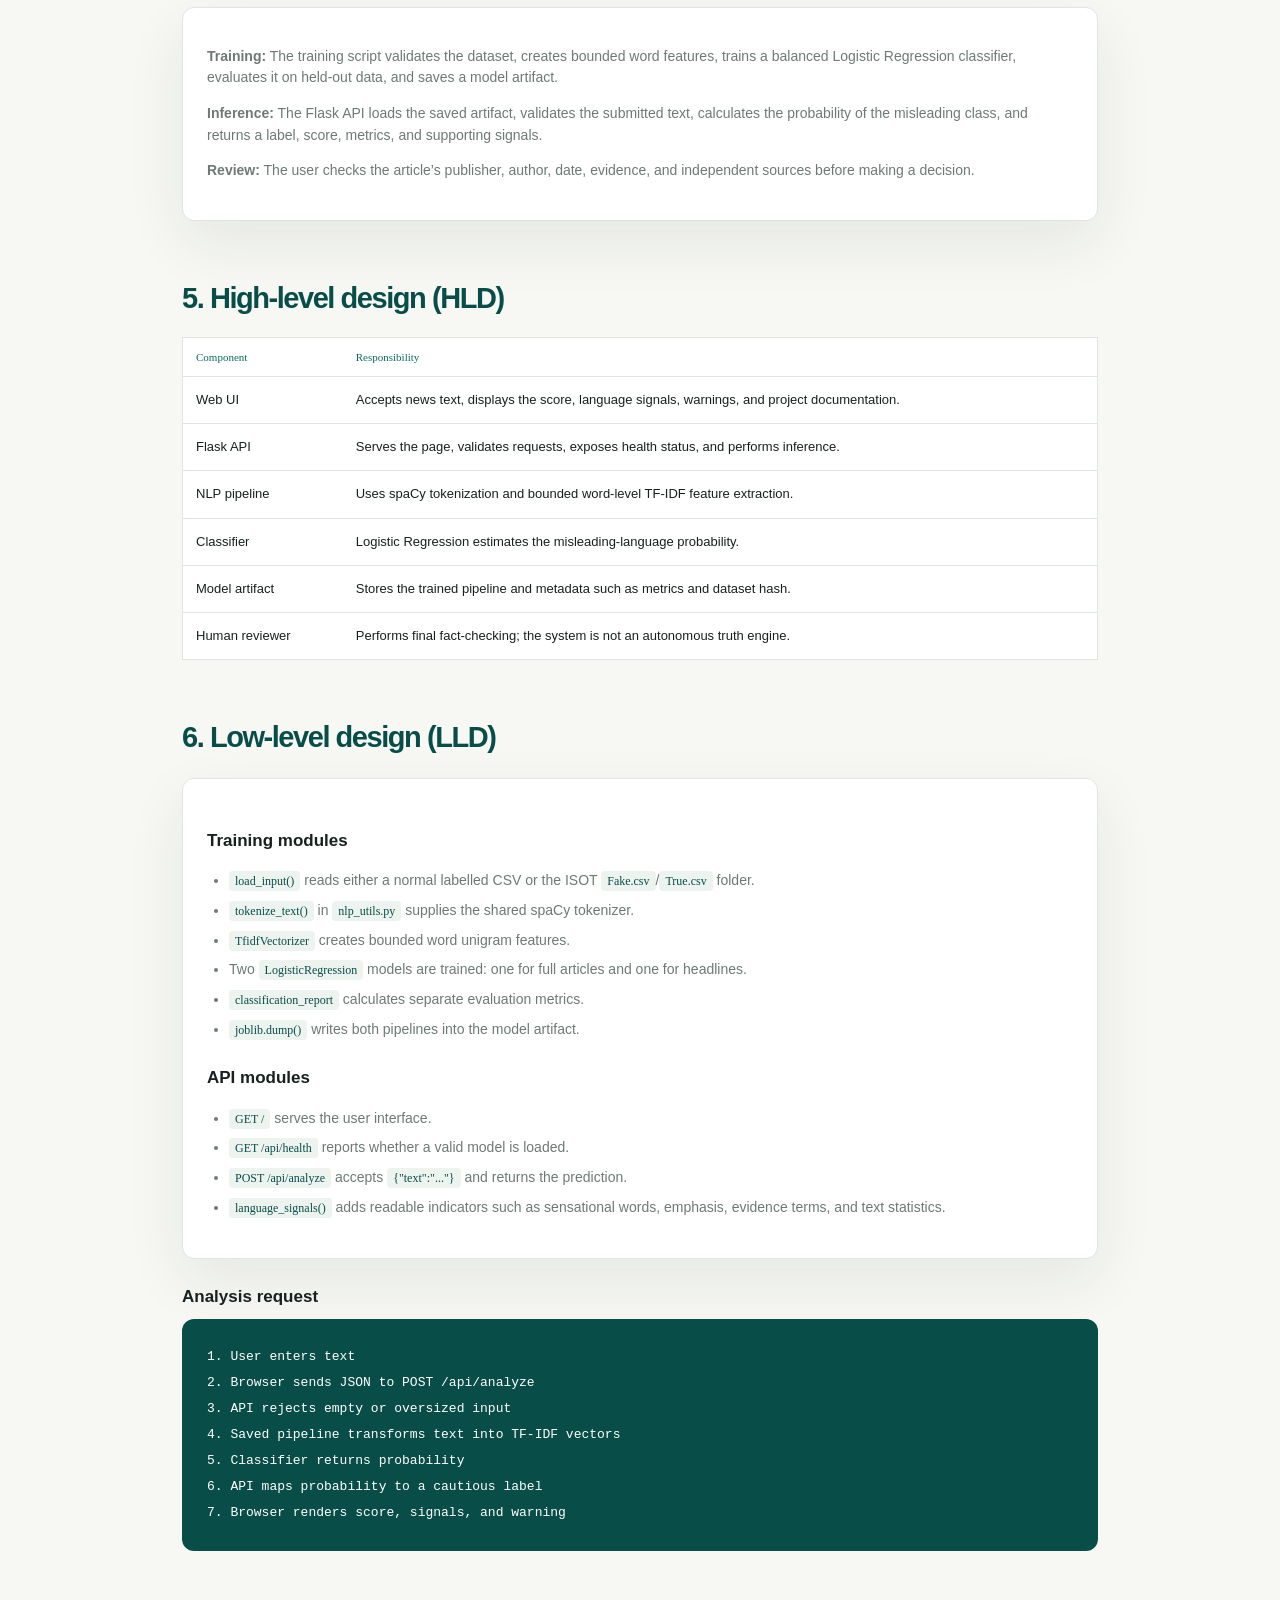
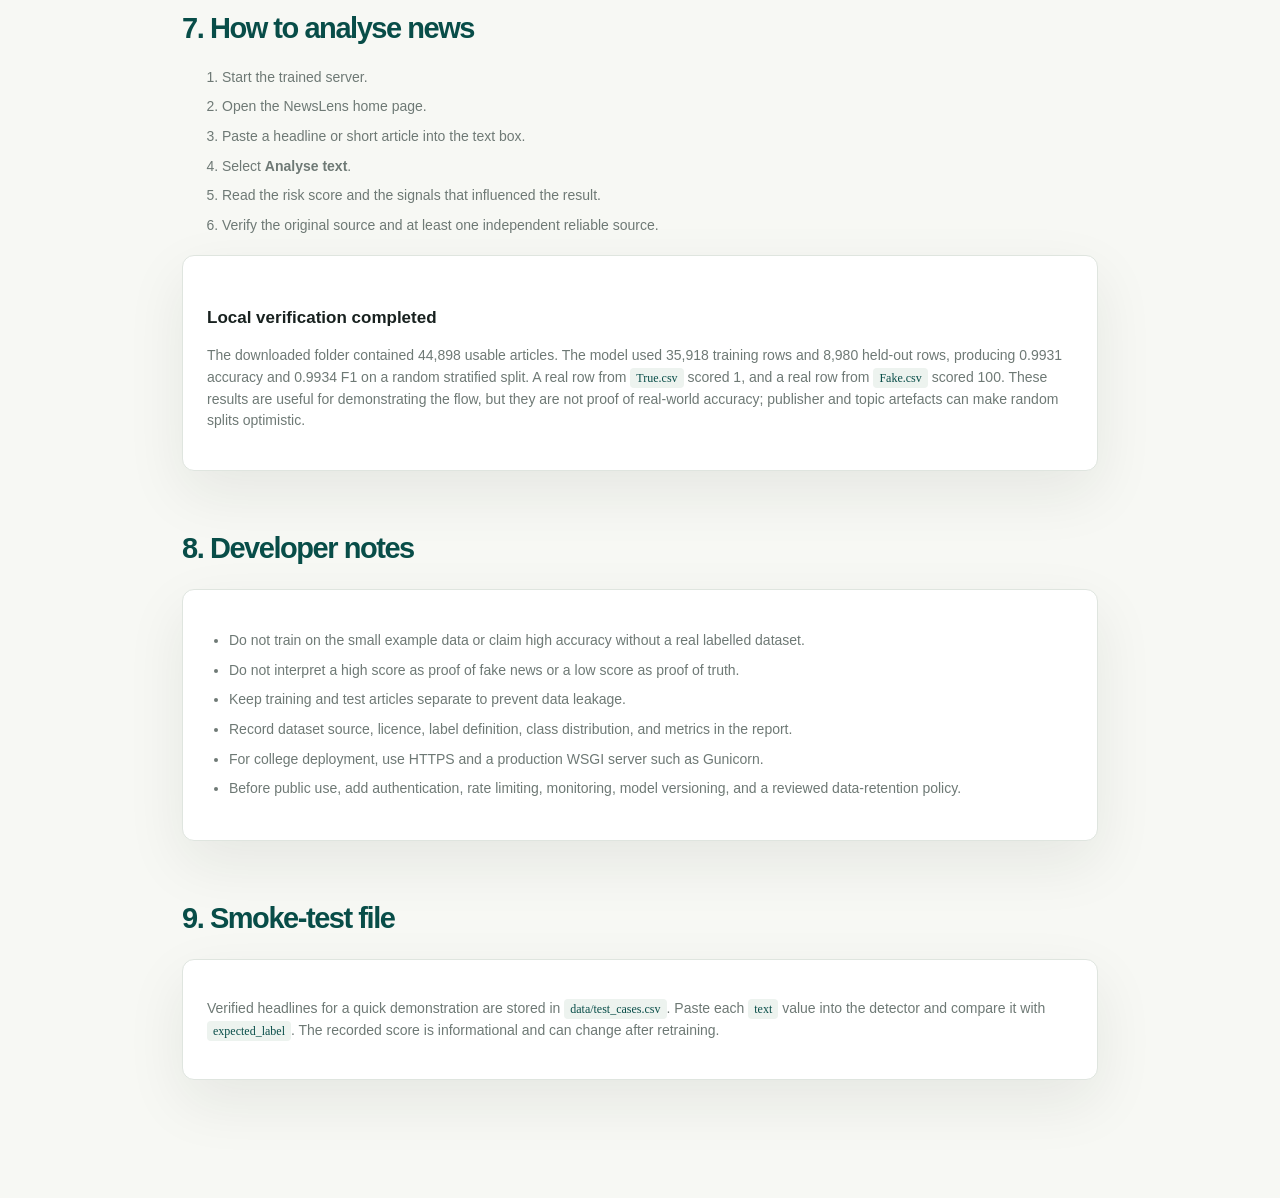
==== commit 989ca79a: "Add verified headline test cases" ====
--- a/developer-guide.html
+++ b/developer-guide.html
@@ -53,7 +53,7 @@
       <h3>What does the model learn?</h3>
       <p>First, the text is converted into numbers. Bounded word TF-IDF gives higher weight to informative words that are uncommon across the dataset. Limiting the vocabulary makes the system practical to train and deploy on a college computer while retaining the core NLP concept. These numbers form a feature vector for each article.</p>
       <h3>How does classification work?</h3>
-      <p>Logistic Regression learns weights for those features using labelled training examples. A positive weight means a feature is associated with the misleading class in the training data; a negative weight means it is more associated with the credible class. At prediction time, the model produces a probability. NewsLens converts that probability into a cautious risk score and asks the reader to verify the source.</p>
+      <p>Logistic Regression learns weights for those features using labelled training examples. A positive weight means a feature is associated with the misleading class in the training data; a negative weight means it is more associated with the credible class. NewsLens trains both an article model and a headline model. Inputs up to 60 words use the headline model; longer text uses the article model. At prediction time, the selected model produces a probability that becomes a cautious risk score.</p>
       <h3>Why split training and testing data?</h3>
       <p>The model must be tested on articles it never saw during training. Otherwise, the score measures memorisation rather than generalisation. A stratified split keeps the class proportions similar, while a separate validation set or cross-validation can be used during model selection. Duplicate articles, syndicated copies, and articles from the same event must be handled carefully to prevent data leakage.</p>
       <h3>How do we judge quality?</h3>
@@ -89,7 +89,7 @@
     <h2>6. Low-level design (LLD)</h2>
     <div class="guide-card">
       <h3>Training modules</h3>
-      <ul><li><code>load_input()</code> reads either a normal labelled CSV or the ISOT <code>Fake.csv</code>/<code>True.csv</code> folder.</li><li><code>tokenize_text()</code> in <code>nlp_utils.py</code> supplies the shared spaCy tokenizer.</li><li><code>TfidfVectorizer</code> creates bounded word unigram features.</li><li><code>LogisticRegression</code> trains the binary classifier.</li><li><code>classification_report</code> calculates evaluation metrics.</li><li><code>joblib.dump()</code> writes the versioned model artifact.</li></ul>
+      <ul><li><code>load_input()</code> reads either a normal labelled CSV or the ISOT <code>Fake.csv</code>/<code>True.csv</code> folder.</li><li><code>tokenize_text()</code> in <code>nlp_utils.py</code> supplies the shared spaCy tokenizer.</li><li><code>TfidfVectorizer</code> creates bounded word unigram features.</li><li>Two <code>LogisticRegression</code> models are trained: one for full articles and one for headlines.</li><li><code>classification_report</code> calculates separate evaluation metrics.</li><li><code>joblib.dump()</code> writes both pipelines into the model artifact.</li></ul>
       <h3>API modules</h3>
       <ul><li><code>GET /</code> serves the user interface.</li><li><code>GET /api/health</code> reports whether a valid model is loaded.</li><li><code>POST /api/analyze</code> accepts <code>{"text":"..."}</code> and returns the prediction.</li><li><code>language_signals()</code> adds readable indicators such as sensational words, emphasis, evidence terms, and text statistics.</li></ul>
     </div>
@@ -109,6 +109,8 @@
 
     <h2>8. Developer notes</h2>
     <div class="guide-card"><ul><li>Do not train on the small example data or claim high accuracy without a real labelled dataset.</li><li>Do not interpret a high score as proof of fake news or a low score as proof of truth.</li><li>Keep training and test articles separate to prevent data leakage.</li><li>Record dataset source, licence, label definition, class distribution, and metrics in the report.</li><li>For college deployment, use HTTPS and a production WSGI server such as Gunicorn.</li><li>Before public use, add authentication, rate limiting, monitoring, model versioning, and a reviewed data-retention policy.</li></ul></div>
+    <h2>9. Smoke-test file</h2>
+    <div class="guide-card"><p>Verified headlines for a quick demonstration are stored in <code>data/test_cases.csv</code>. Paste each <code>text</code> value into the detector and compare it with <code>expected_label</code>. The recorded score is informational and can change after retraining.</p></div>
   </main>
 </body>
 </html>
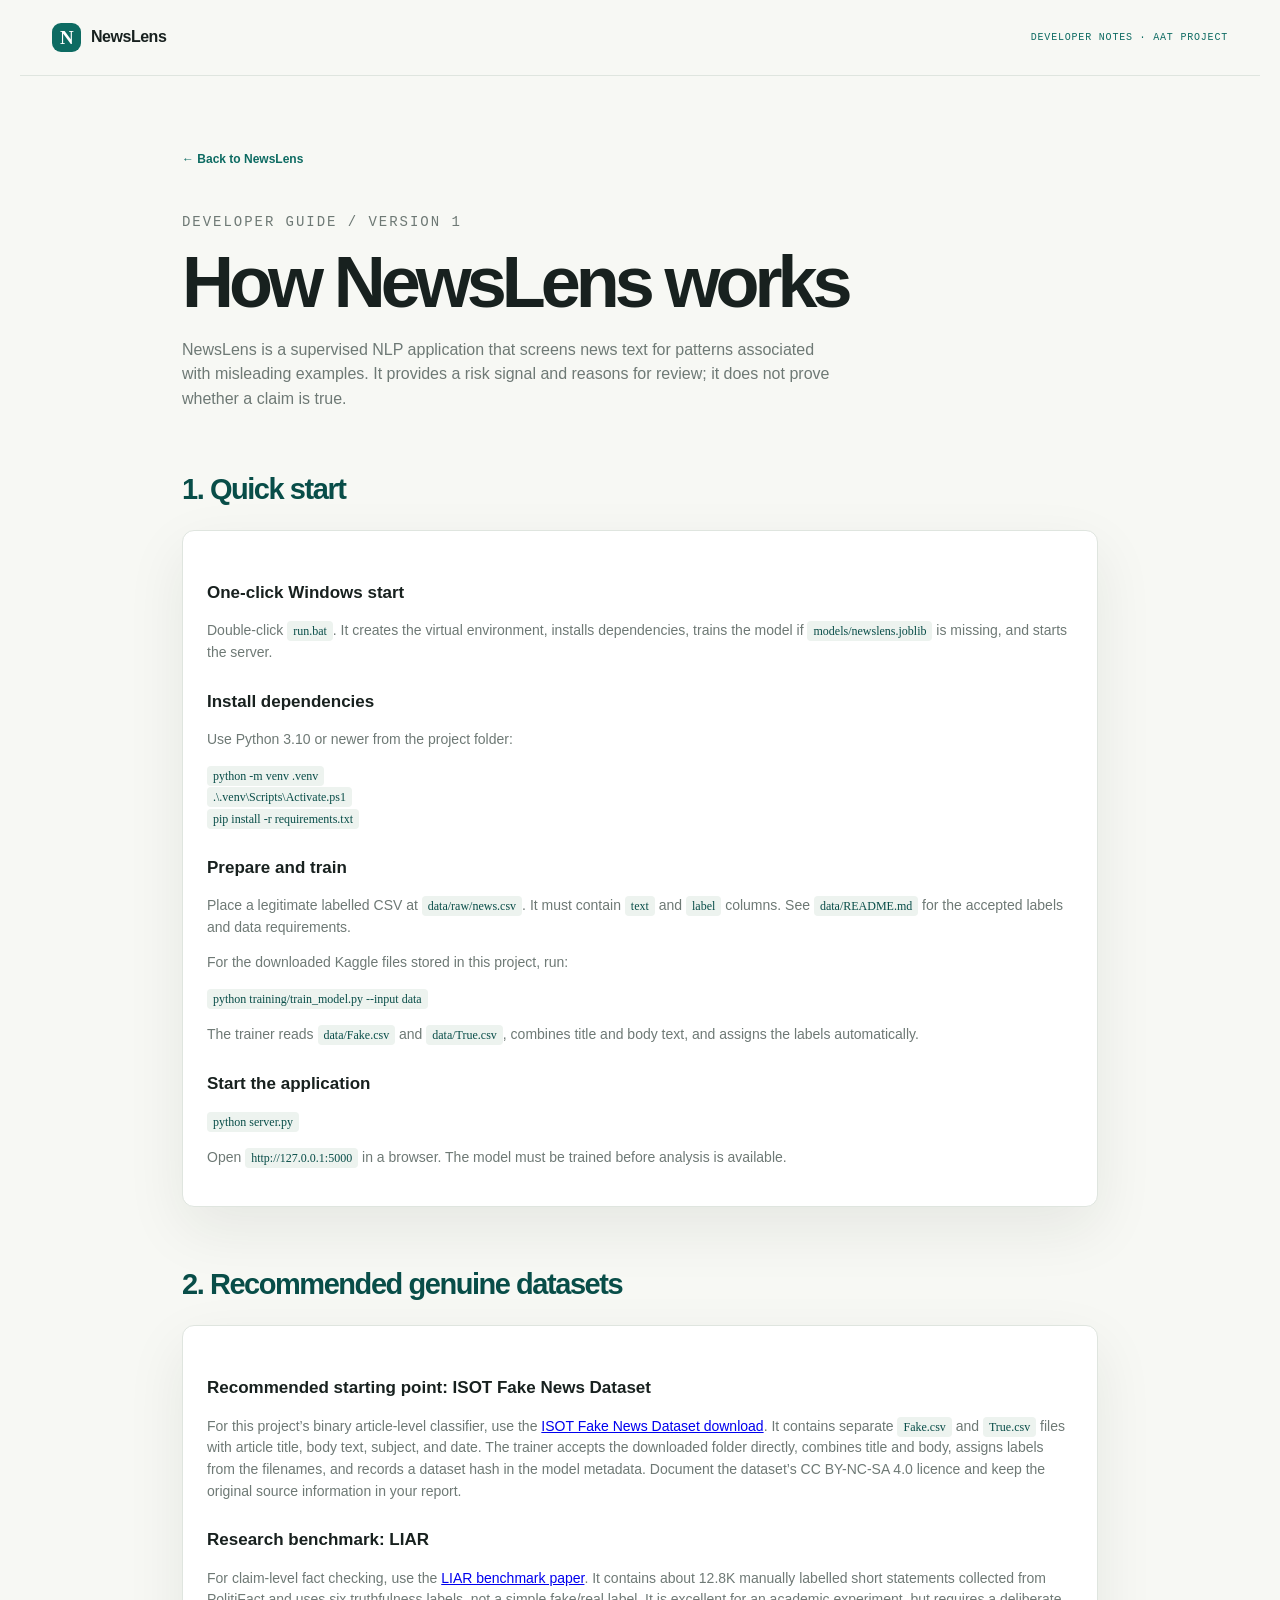
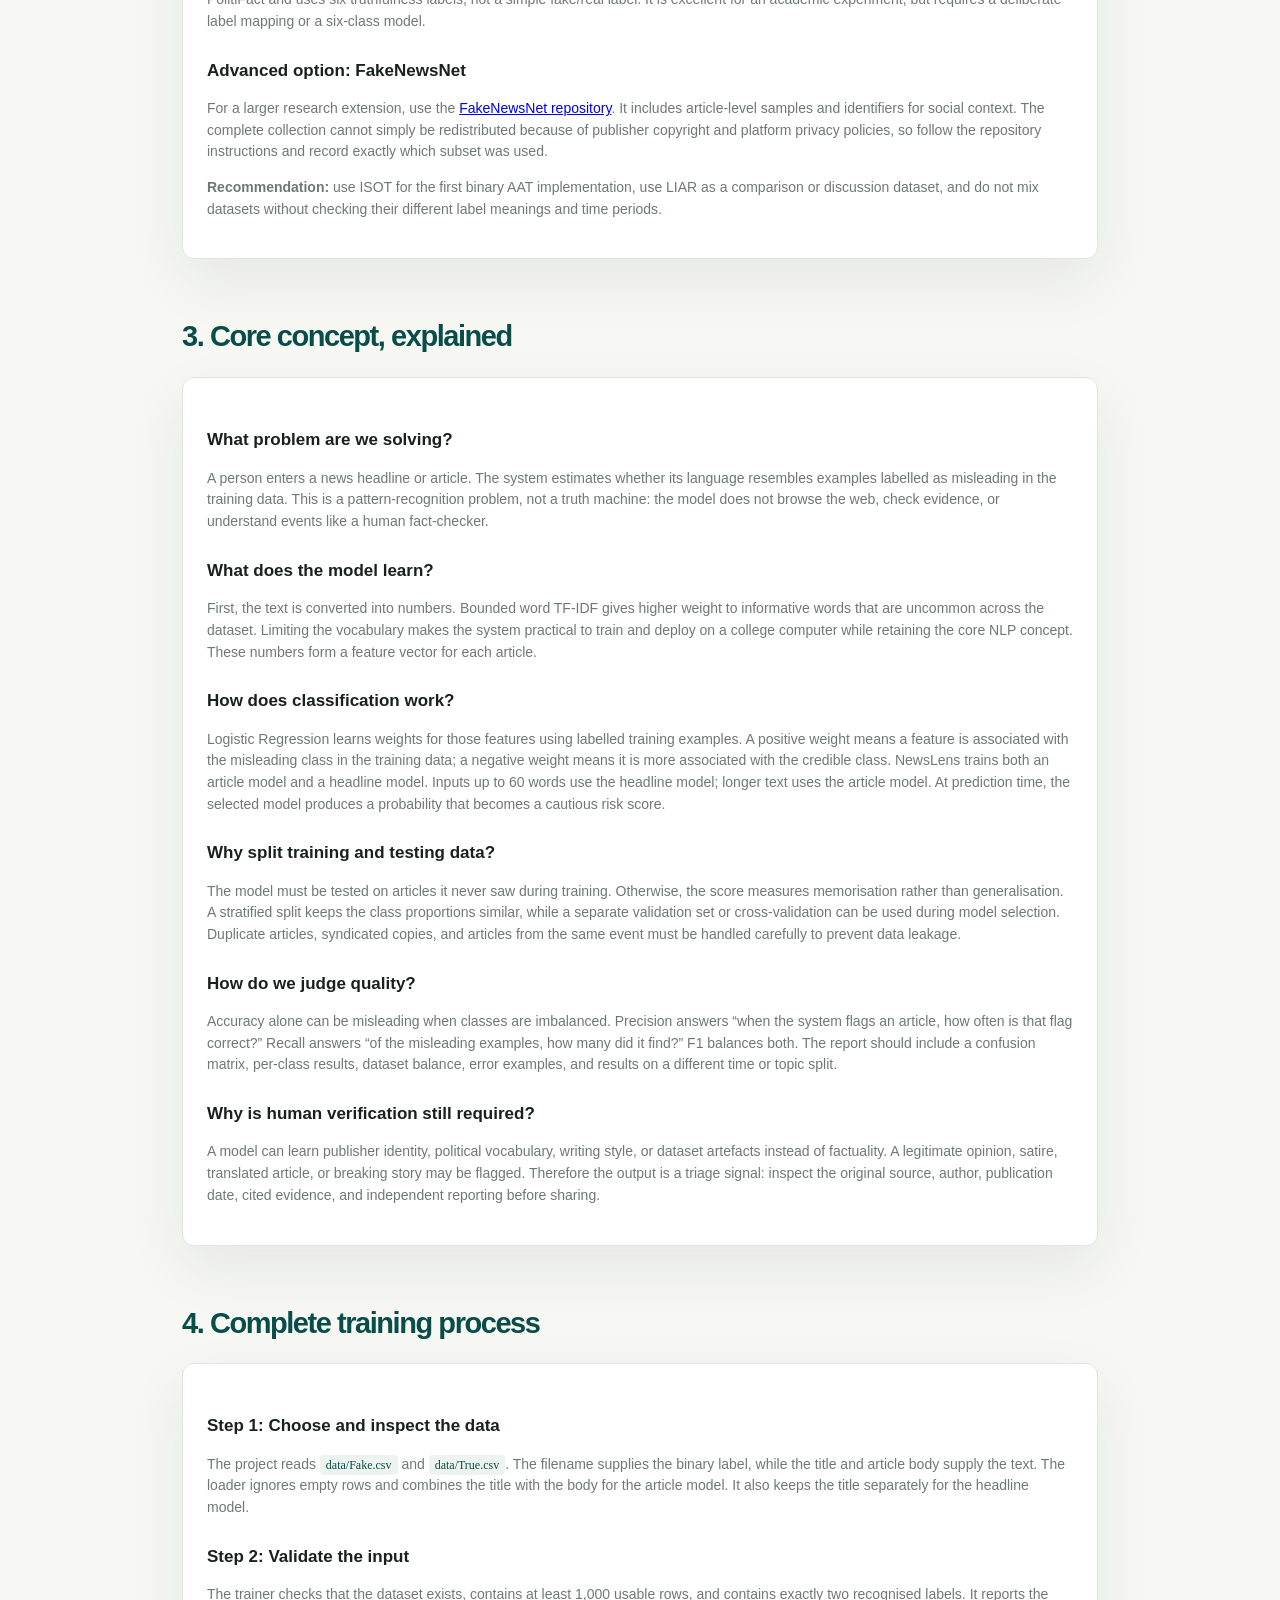
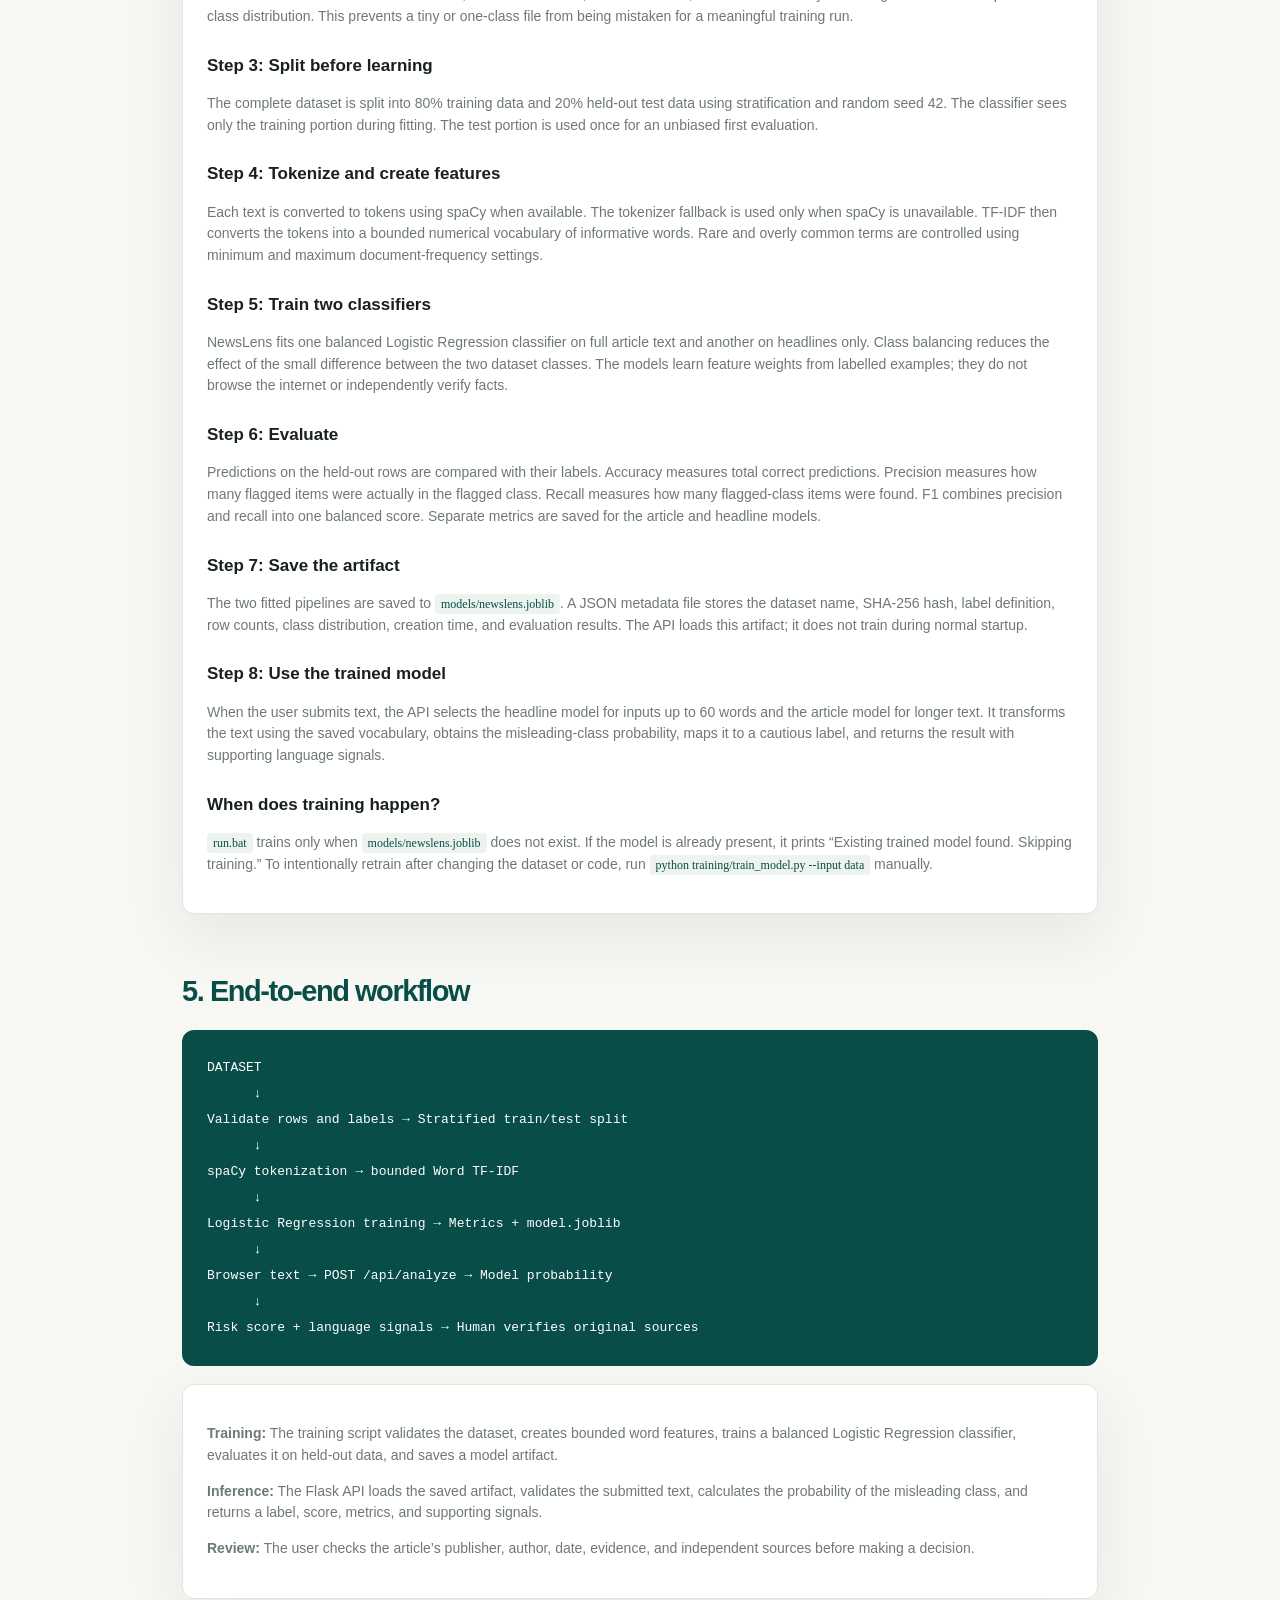
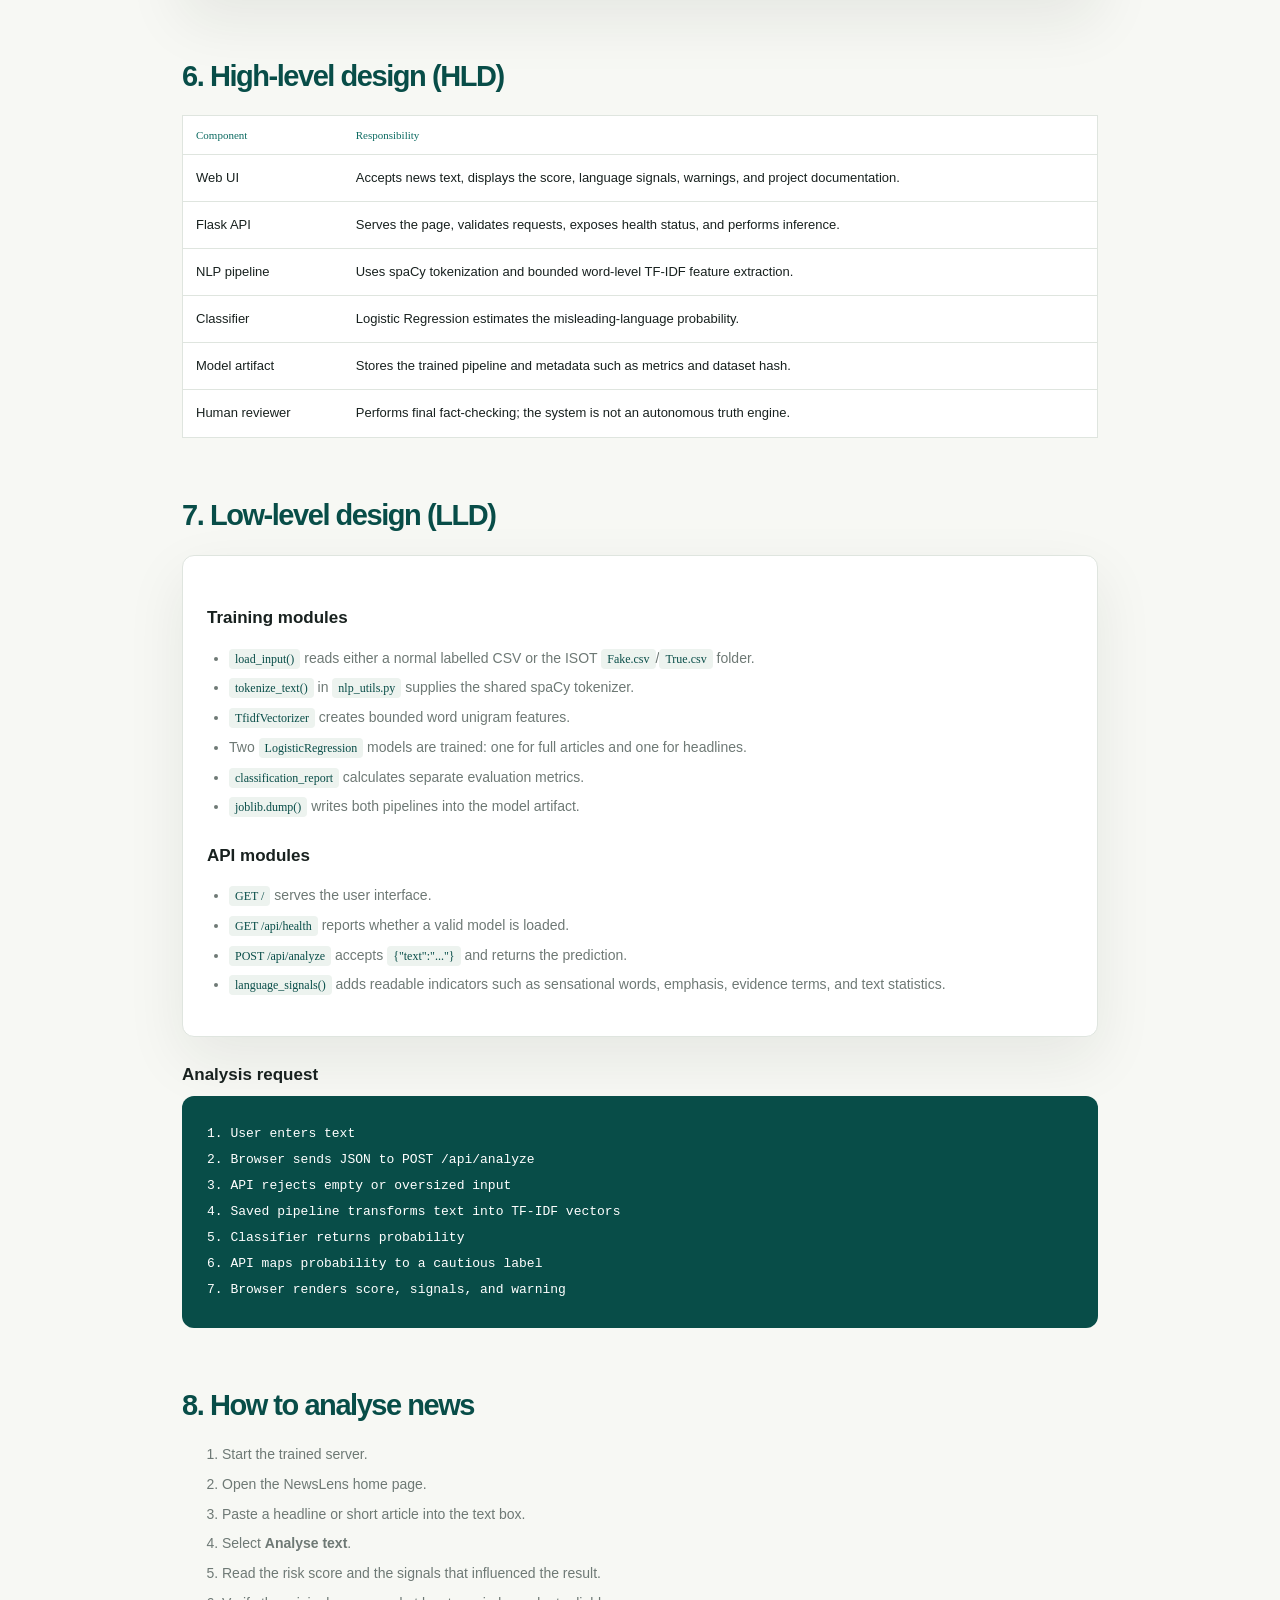
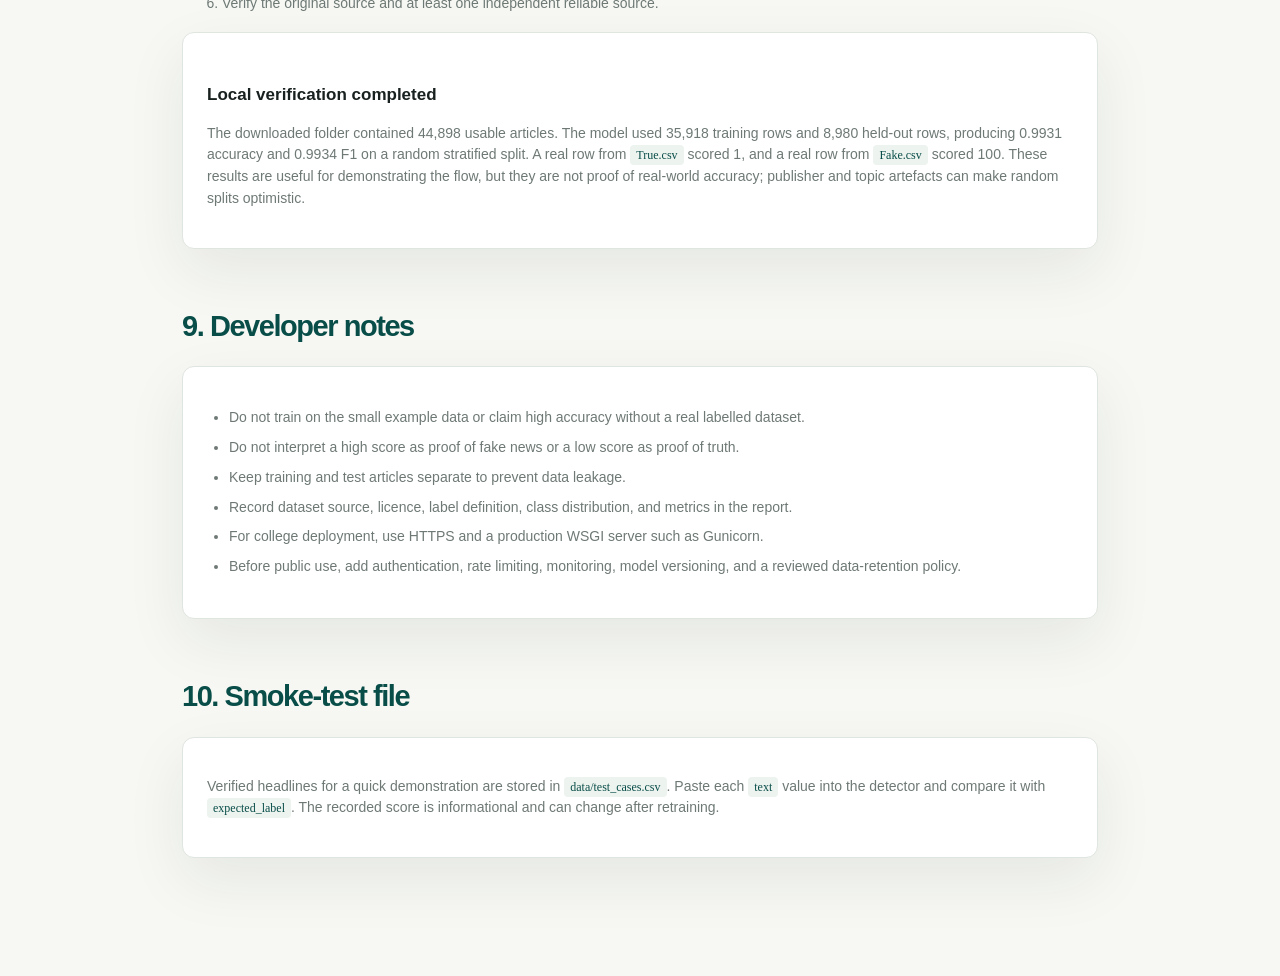
==== commit 0ec374ee: "Document model training workflow" ====
--- a/developer-guide.html
+++ b/developer-guide.html
@@ -22,6 +22,8 @@
 
     <h2>1. Quick start</h2>
     <div class="guide-card">
+      <h3>One-click Windows start</h3>
+      <p>Double-click <code>run.bat</code>. It creates the virtual environment, installs dependencies, trains the model if <code>models/newslens.joblib</code> is missing, and starts the server.</p>
       <h3>Install dependencies</h3>
       <p>Use Python 3.10 or newer from the project folder:</p>
       <p><code>python -m venv .venv</code><br><code>.\.venv\Scripts\Activate.ps1</code><br><code>pip install -r requirements.txt</code></p>
@@ -62,7 +64,29 @@
       <p>A model can learn publisher identity, political vocabulary, writing style, or dataset artefacts instead of factuality. A legitimate opinion, satire, translated article, or breaking story may be flagged. Therefore the output is a triage signal: inspect the original source, author, publication date, cited evidence, and independent reporting before sharing.</p>
     </div>
 
-    <h2>4. End-to-end workflow</h2>
+    <h2>4. Complete training process</h2>
+    <div class="guide-card">
+      <h3>Step 1: Choose and inspect the data</h3>
+      <p>The project reads <code>data/Fake.csv</code> and <code>data/True.csv</code>. The filename supplies the binary label, while the title and article body supply the text. The loader ignores empty rows and combines the title with the body for the article model. It also keeps the title separately for the headline model.</p>
+      <h3>Step 2: Validate the input</h3>
+      <p>The trainer checks that the dataset exists, contains at least 1,000 usable rows, and contains exactly two recognised labels. It reports the class distribution. This prevents a tiny or one-class file from being mistaken for a meaningful training run.</p>
+      <h3>Step 3: Split before learning</h3>
+      <p>The complete dataset is split into 80% training data and 20% held-out test data using stratification and random seed 42. The classifier sees only the training portion during fitting. The test portion is used once for an unbiased first evaluation.</p>
+      <h3>Step 4: Tokenize and create features</h3>
+      <p>Each text is converted to tokens using spaCy when available. The tokenizer fallback is used only when spaCy is unavailable. TF-IDF then converts the tokens into a bounded numerical vocabulary of informative words. Rare and overly common terms are controlled using minimum and maximum document-frequency settings.</p>
+      <h3>Step 5: Train two classifiers</h3>
+      <p>NewsLens fits one balanced Logistic Regression classifier on full article text and another on headlines only. Class balancing reduces the effect of the small difference between the two dataset classes. The models learn feature weights from labelled examples; they do not browse the internet or independently verify facts.</p>
+      <h3>Step 6: Evaluate</h3>
+      <p>Predictions on the held-out rows are compared with their labels. Accuracy measures total correct predictions. Precision measures how many flagged items were actually in the flagged class. Recall measures how many flagged-class items were found. F1 combines precision and recall into one balanced score. Separate metrics are saved for the article and headline models.</p>
+      <h3>Step 7: Save the artifact</h3>
+      <p>The two fitted pipelines are saved to <code>models/newslens.joblib</code>. A JSON metadata file stores the dataset name, SHA-256 hash, label definition, row counts, class distribution, creation time, and evaluation results. The API loads this artifact; it does not train during normal startup.</p>
+      <h3>Step 8: Use the trained model</h3>
+      <p>When the user submits text, the API selects the headline model for inputs up to 60 words and the article model for longer text. It transforms the text using the saved vocabulary, obtains the misleading-class probability, maps it to a cautious label, and returns the result with supporting language signals.</p>
+      <h3>When does training happen?</h3>
+      <p><code>run.bat</code> trains only when <code>models/newslens.joblib</code> does not exist. If the model is already present, it prints “Existing trained model found. Skipping training.” To intentionally retrain after changing the dataset or code, run <code>python training/train_model.py --input data</code> manually.</p>
+    </div>
+
+    <h2>5. End-to-end workflow</h2>
     <div class="diagram">DATASET
       ↓
 Validate rows and labels → Stratified train/test split
@@ -76,7 +100,7 @@
 Risk score + language signals → Human verifies original sources</div>
     <div class="guide-card"><p><strong>Training:</strong> The training script validates the dataset, creates bounded word features, trains a balanced Logistic Regression classifier, evaluates it on held-out data, and saves a model artifact.</p><p><strong>Inference:</strong> The Flask API loads the saved artifact, validates the submitted text, calculates the probability of the misleading class, and returns a label, score, metrics, and supporting signals.</p><p><strong>Review:</strong> The user checks the article’s publisher, author, date, evidence, and independent sources before making a decision.</p></div>
 
-    <h2>5. High-level design (HLD)</h2>
+    <h2>6. High-level design (HLD)</h2>
     <table><thead><tr><th>Component</th><th>Responsibility</th></tr></thead><tbody>
       <tr><td>Web UI</td><td>Accepts news text, displays the score, language signals, warnings, and project documentation.</td></tr>
       <tr><td>Flask API</td><td>Serves the page, validates requests, exposes health status, and performs inference.</td></tr>
@@ -86,7 +110,7 @@
       <tr><td>Human reviewer</td><td>Performs final fact-checking; the system is not an autonomous truth engine.</td></tr>
     </tbody></table>
 
-    <h2>6. Low-level design (LLD)</h2>
+    <h2>7. Low-level design (LLD)</h2>
     <div class="guide-card">
       <h3>Training modules</h3>
       <ul><li><code>load_input()</code> reads either a normal labelled CSV or the ISOT <code>Fake.csv</code>/<code>True.csv</code> folder.</li><li><code>tokenize_text()</code> in <code>nlp_utils.py</code> supplies the shared spaCy tokenizer.</li><li><code>TfidfVectorizer</code> creates bounded word unigram features.</li><li>Two <code>LogisticRegression</code> models are trained: one for full articles and one for headlines.</li><li><code>classification_report</code> calculates separate evaluation metrics.</li><li><code>joblib.dump()</code> writes both pipelines into the model artifact.</li></ul>
@@ -102,14 +126,14 @@
 6. API maps probability to a cautious label
 7. Browser renders score, signals, and warning</div>
 
-    <h2>7. How to analyse news</h2>
+    <h2>8. How to analyse news</h2>
     <ol><li>Start the trained server.</li><li>Open the NewsLens home page.</li><li>Paste a headline or short article into the text box.</li><li>Select <strong>Analyse text</strong>.</li><li>Read the risk score and the signals that influenced the result.</li><li>Verify the original source and at least one independent reliable source.</li></ol>
 
     <div class="guide-card"><h3>Local verification completed</h3><p>The downloaded folder contained 44,898 usable articles. The model used 35,918 training rows and 8,980 held-out rows, producing 0.9931 accuracy and 0.9934 F1 on a random stratified split. A real row from <code>True.csv</code> scored 1, and a real row from <code>Fake.csv</code> scored 100. These results are useful for demonstrating the flow, but they are not proof of real-world accuracy; publisher and topic artefacts can make random splits optimistic.</p></div>
 
-    <h2>8. Developer notes</h2>
+    <h2>9. Developer notes</h2>
     <div class="guide-card"><ul><li>Do not train on the small example data or claim high accuracy without a real labelled dataset.</li><li>Do not interpret a high score as proof of fake news or a low score as proof of truth.</li><li>Keep training and test articles separate to prevent data leakage.</li><li>Record dataset source, licence, label definition, class distribution, and metrics in the report.</li><li>For college deployment, use HTTPS and a production WSGI server such as Gunicorn.</li><li>Before public use, add authentication, rate limiting, monitoring, model versioning, and a reviewed data-retention policy.</li></ul></div>
-    <h2>9. Smoke-test file</h2>
+    <h2>10. Smoke-test file</h2>
     <div class="guide-card"><p>Verified headlines for a quick demonstration are stored in <code>data/test_cases.csv</code>. Paste each <code>text</code> value into the detector and compare it with <code>expected_label</code>. The recorded score is informational and can change after retraining.</p></div>
   </main>
 </body>
